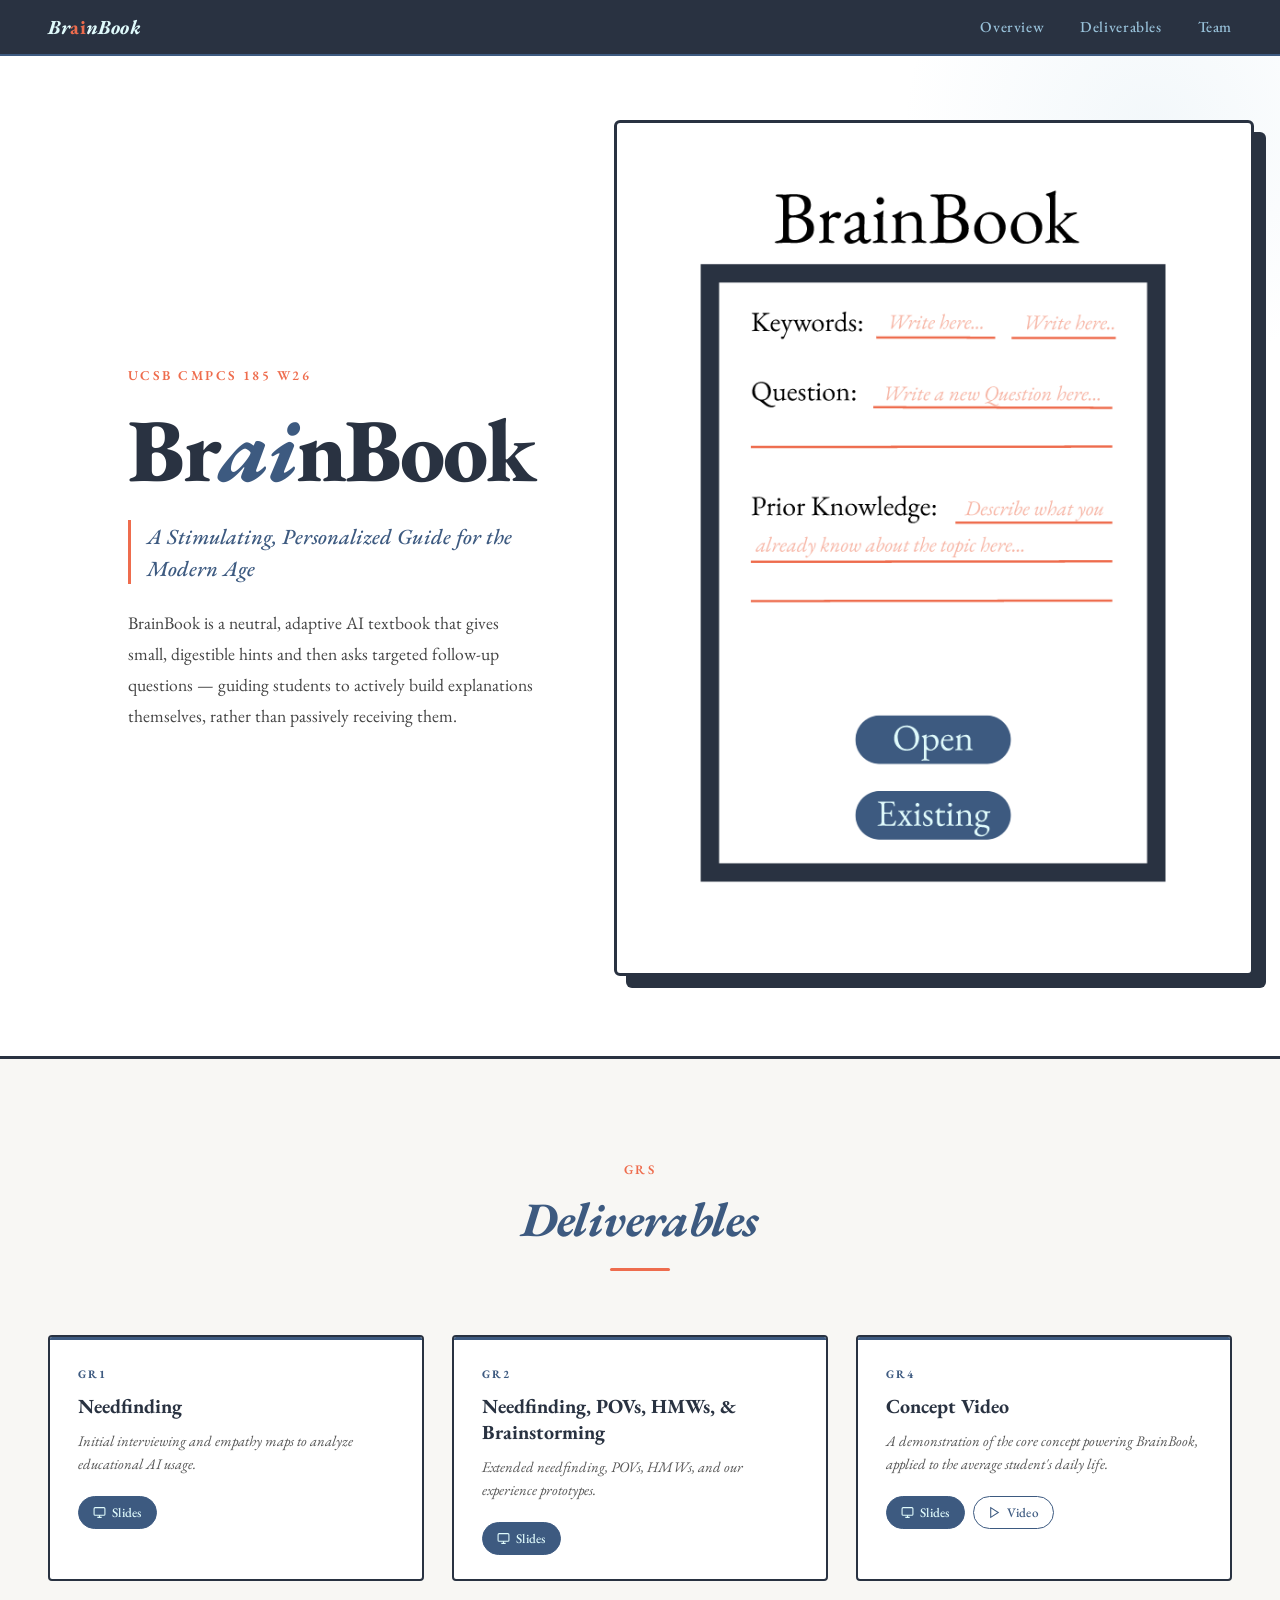
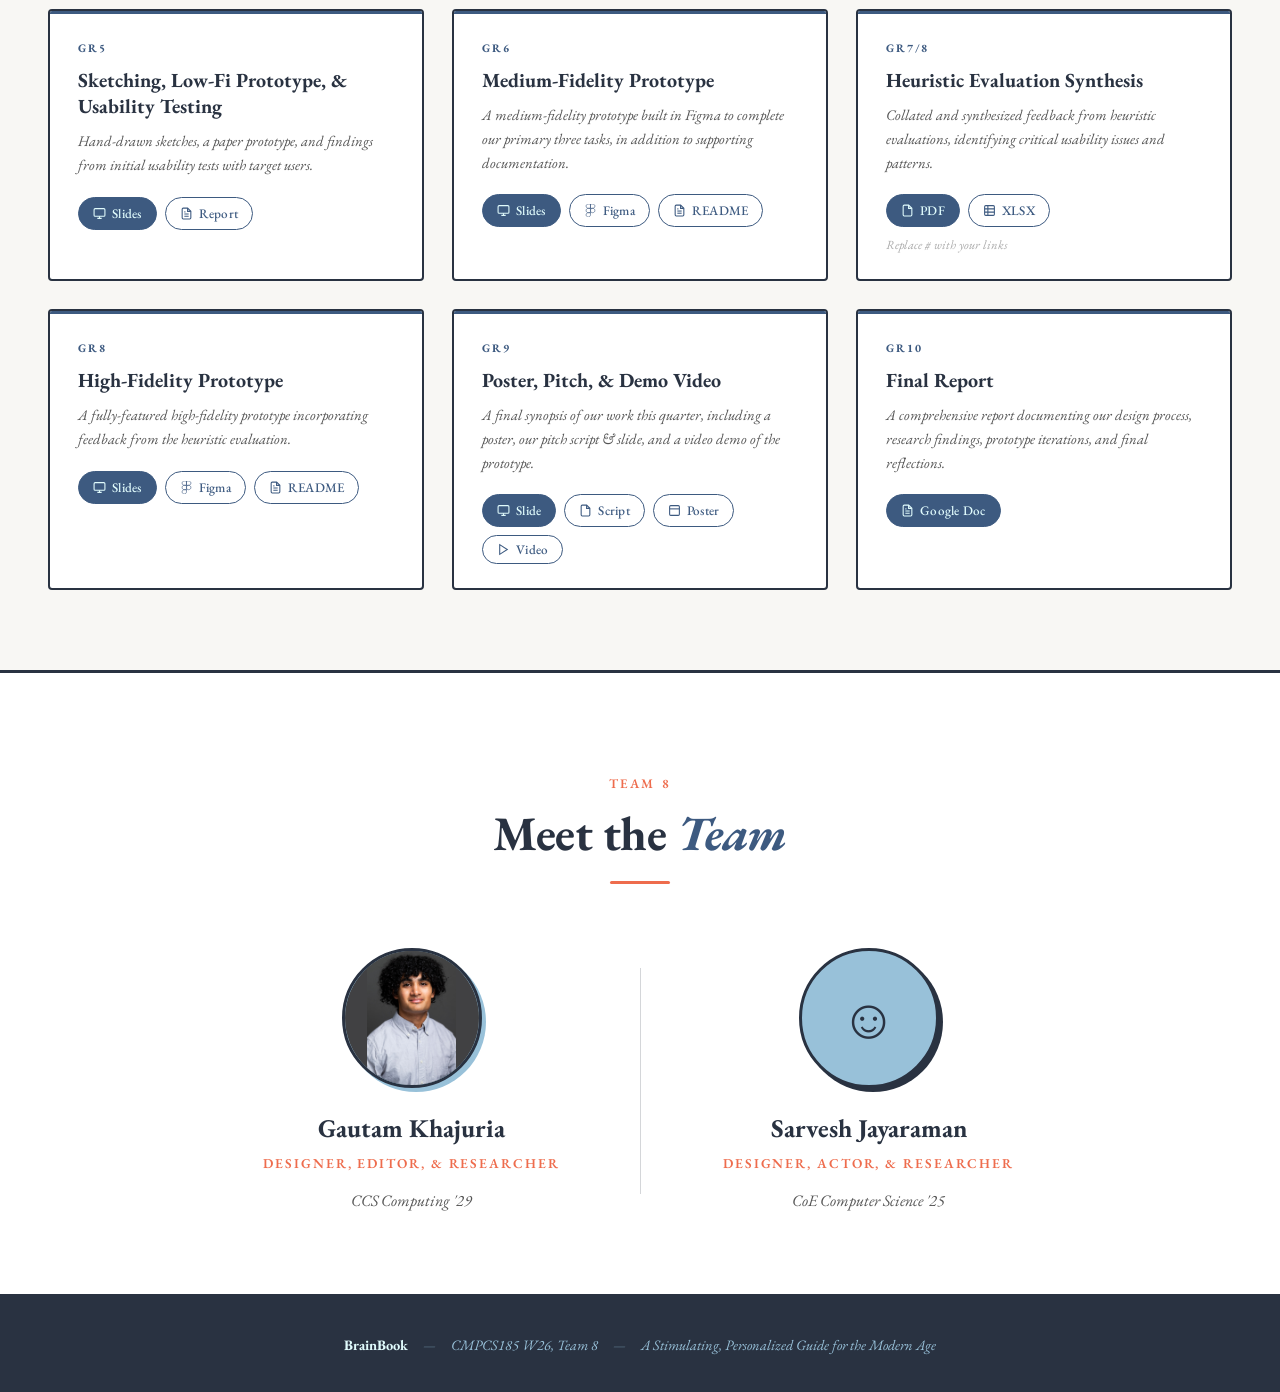
==== index.html @ 62fa92a1 "Add Video Modal" ====
<!doctype html>
<html lang="en">
	<head>
		<meta charset="UTF-8" />
		<meta name="viewport" content="width=device-width, initial-scale=1.0" />
		<title>BrainBook — Project Presentation</title>
		<link rel="preconnect" href="https://fonts.googleapis.com" />
		<link rel="preconnect" href="https://fonts.gstatic.com" crossorigin />
		<link
			href="https://fonts.googleapis.com/css2?family=EB+Garamond:ital,wght@0,400;0,500;0,600;0,700;0,800;1,400;1,500;1,600&display=swap"
			rel="stylesheet"
		/>
		<link rel="stylesheet" href="index.css" />
	</head>
	<body>
		<nav>
			<a class="nav-brand" href="#hero">Br<span>ai</span>nBook</a>
			<ul class="nav-links">
				<li><a href="#hero">Overview</a></li>
				<li><a href="#deliverables">Deliverables</a></li>
				<li><a href="#team">Team</a></li>
			</ul>
		</nav>

		<section class="hero" id="hero">
			<div class="hero-left">
				<p class="hero-eyebrow">UCSB CMPCS 185 W26</p>
				<h1 class="hero-title">Br<em>ai</em>nBook</h1>
				<p class="hero-value-prop">
					A Stimulating, Personalized Guide for the Modern Age
				</p>
				<p class="hero-desc">
					BrainBook is a neutral, adaptive AI textbook that gives
					small, digestible hints and then asks targeted follow-up
					questions — guiding students to actively build explanations
					themselves, rather than passively receiving them.
				</p>
			</div>

			<div class="hero-right">
				<img
					src="imgs/proto_init.png"
					alt="Prototype Closed Page"
					class="book-mockup"
				/>
			</div>
		</section>

		<section id="deliverables">
			<div class="section-header">
				<span class="section-eyebrow">GRs</span>
				<h2 class="section-title"><em>Deliverables</em></h2>
				<div class="section-rule"></div>
			</div>

			<div class="deliverables-grid">
				<div class="deliverable-card">
					<span class="card-tag">GR1</span>
					<div class="card-title">Needfinding</div>
					<div class="card-desc">
						Initial interviewing and empathy maps to analyze
						educational AI usage.
					</div>
					<div class="card-links">
						<a
							href="https://docs.google.com/presentation/d/1vt1rHFK5Nff88jonxOOLfSLG7XMSPbU42LZI8hYBCws/edit?usp=sharing"
							target="_blank"
							class="card-link primary"
						>
							<svg
								viewBox="0 0 24 24"
								fill="none"
								stroke="currentColor"
								stroke-width="2"
							>
								<rect
									x="2"
									y="3"
									width="20"
									height="14"
									rx="2"
								/>
								<path d="M8 21h8M12 17v4" />
							</svg>
							Slides
						</a>
					</div>
				</div>

				<div class="deliverable-card">
					<span class="card-tag">GR2</span>
					<div class="card-title">
						Needfinding, POVs, HMWs, & Brainstorming
					</div>
					<div class="card-desc">
						Extended needfinding, POVs, HMWs, and our experience
						prototypes.
					</div>
					<div class="card-links">
						<a
							href="https://docs.google.com/presentation/d/1rlqp00QFApVEeJBoOQGTbHnujidGlr1nEtCV-4U8VwQ/edit?usp=drive_link"
							target="_blank"
							class="card-link primary"
						>
							<svg
								viewBox="0 0 24 24"
								fill="none"
								stroke="currentColor"
								stroke-width="2"
							>
								<rect
									x="2"
									y="3"
									width="20"
									height="14"
									rx="2"
								/>
								<path d="M8 21h8M12 17v4" />
							</svg>
							Slides
						</a>
					</div>
				</div>

				<div class="deliverable-card">
					<span class="card-tag">GR4</span>
					<div class="card-title">Concept Video</div>
					<div class="card-desc">
						A demonstration of the core concept powering BrainBook,
						applied to the average student's daily life.
					</div>
					<div class="card-links">
						<a
							href="https://docs.google.com/presentation/d/1vYV2ygiAH0jnrkuPK1GD_rxAoUbq5s68Fkbb7atQOdA/edit?usp=drive_link"
							target="_blank"
							class="card-link primary"
						>
							<svg
								viewBox="0 0 24 24"
								fill="none"
								stroke="currentColor"
								stroke-width="2"
							>
								<rect
									x="2"
									y="3"
									width="20"
									height="14"
									rx="2"
								/>
								<path d="M8 21h8M12 17v4" />
							</svg>
							Slides
						</a>
						<button
							class="card-link video-btn"
							data-video-src=""
							data-youtube-url=""
							data-download-url=""
						>
							<svg
								viewBox="0 0 24 24"
								fill="none"
								stroke="currentColor"
								stroke-width="2"
							>
								<polygon points="5 3 19 12 5 21 5 3" />
							</svg>
							Video
						</button>
					</div>
				</div>

				<div class="deliverable-card">
					<span class="card-tag">GR5</span>
					<div class="card-title">
						Sketching, Low-Fi Prototype, & Usability Testing
					</div>
					<div class="card-desc">
						Hand-drawn sketches, a paper prototype, and findings
						from initial usability tests with target users.
					</div>
					<div class="card-links">
						<a
							href="https://docs.google.com/presentation/d/1vYV2ygiAH0jnrkuPK1GD_rxAoUbq5s68Fkbb7atQOdA/edit?usp=drive_link"
							target="_blank"
							class="card-link primary"
						>
							<svg
								viewBox="0 0 24 24"
								fill="none"
								stroke="currentColor"
								stroke-width="2"
							>
								<rect
									x="2"
									y="3"
									width="20"
									height="14"
									rx="2"
								/>
								<path d="M8 21h8M12 17v4" />
							</svg>
							Slides
						</a>
						<a
							href="https://docs.google.com/document/d/1EANbOdswQLDvnCkFd0JW4ntvfWDHU4CV-0z8UYt0TJ4/edit?usp=sharing"
							target="_blank"
							class="card-link"
						>
							<svg
								viewBox="0 0 24 24"
								fill="none"
								stroke="currentColor"
								stroke-width="2"
							>
								<path
									d="M14 2H6a2 2 0 0 0-2 2v16a2 2 0 0 0 2 2h12a2 2 0 0 0 2-2V8z"
								/>
								<polyline points="14 2 14 8 20 8" />
								<line x1="16" y1="13" x2="8" y2="13" />
								<line x1="16" y1="17" x2="8" y2="17" />
								<polyline points="10 9 9 9 8 9" />
							</svg>
							Report
						</a>
					</div>
				</div>

				<div class="deliverable-card">
					<span class="card-tag">GR6</span>
					<div class="card-title">Medium-Fidelity Prototype</div>
					<div class="card-desc">
						A medium-fidelity prototype built in Figma to complete
						our primary three tasks, in addition to supporting
						documentation.
					</div>
					<div class="card-links">
						<a
							href="https://docs.google.com/presentation/d/1f4pUbY70Lu5MPA6Mh2Y075ajI6ufiJIwmKtlAAivajg/edit?usp=sharing"
							target="_blank"
							class="card-link primary"
						>
							<svg
								viewBox="0 0 24 24"
								fill="none"
								stroke="currentColor"
								stroke-width="2"
							>
								<rect
									x="2"
									y="3"
									width="20"
									height="14"
									rx="2"
								/>
								<path d="M8 21h8M12 17v4" />
							</svg>
							Slides
						</a>
						<a
							href="https://www.figma.com/proto/JavWBwGeeY34IfzqidRcsY/Medium-Fi-Prototype?node-id=1-81&t=kxWSdi94ZEkdd3ME-1"
							target="_blank"
							class="card-link"
						>
							<svg
								xmlns="http://www.w3.org/2000/svg"
								shape-rendering="geometricPrecision"
								text-rendering="geometricPrecision"
								image-rendering="optimizeQuality"
								clip-rule="evenodd"
								viewBox="0 0 346 512.36"
								stroke="currentColor"
								stroke-width="25"
								fill="none"
							>
								<g>
									<path
										d="M172.53 246.9c0-42.04 34.09-76.11 76.12-76.11h11.01c.3.01.63-.01.94-.01 47.16 0 85.4 38.25 85.4 85.4 0 47.15-38.24 85.39-85.4 85.39-.31 0-.64-.01-.95-.01l-11 .01c-42.03 0-76.12-34.09-76.12-76.12V246.9z"
									/>
									<path
										d="M0 426.98c0-47.16 38.24-85.41 85.4-85.41l87.13.01v84.52c0 47.65-39.06 86.26-86.71 86.26C38.67 512.36 0 474.13 0 426.98z"
									/>
									<path
										d="M172.53.01v170.78h87.13c.3-.01.63.01.94.01 47.16 0 85.4-38.25 85.4-85.4C346 38.24 307.76 0 260.6 0c-.31 0-.64.01-.95.01h-87.12z"
									/>
									<path
										d="M0 85.39c0 47.16 38.24 85.4 85.4 85.4h87.13V.01H85.39C38.24.01 0 38.24 0 85.39z"
									/>
									<path
										d="M0 256.18c0 47.16 38.24 85.4 85.4 85.4h87.13V170.8H85.39C38.24 170.8 0 209.03 0 256.18z"
									/>
								</g>
							</svg>
							Figma
						</a>
						<a
							href="https://docs.google.com/document/d/1X7BA6egcjo9RXZY64hqWc4Vyiu7wHIUCaZP-y7tkrKc/edit?usp=sharing"
							target="_blank"
							class="card-link"
						>
							<svg
								viewBox="0 0 24 24"
								fill="none"
								stroke="currentColor"
								stroke-width="2"
							>
								<path
									d="M14 2H6a2 2 0 0 0-2 2v16a2 2 0 0 0 2 2h12a2 2 0 0 0 2-2V8z"
								/>
								<polyline points="14 2 14 8 20 8" />
								<line x1="16" y1="13" x2="8" y2="13" />
								<line x1="16" y1="17" x2="8" y2="17" />
								<polyline points="10 9 9 9 8 9" />
							</svg>
							README
						</a>
					</div>
				</div>

				<div class="deliverable-card">
					<span class="card-tag">GR7/8</span>
					<div class="card-title">Heuristic Evaluation Synthesis</div>
					<div class="card-desc">
						Collated and synthesized feedback from heuristic
						evaluations, identifying critical usability issues and
						patterns.
					</div>
					<div class="card-links">
						<a href="#" class="card-link primary">
							<svg
								viewBox="0 0 24 24"
								fill="none"
								stroke="currentColor"
								stroke-width="2"
							>
								<path
									d="M14 2H6a2 2 0 0 0-2 2v16a2 2 0 0 0 2 2h12a2 2 0 0 0 2-2V8z"
								/>
								<polyline points="14 2 14 8 20 8" />
							</svg>
							PDF
						</a>
						<a href="#" class="card-link">
							<svg
								viewBox="0 0 24 24"
								fill="none"
								stroke="currentColor"
								stroke-width="2"
							>
								<rect
									x="3"
									y="3"
									width="18"
									height="18"
									rx="2"
								/>
								<path d="M3 9h18M3 15h18M9 3v18" />
							</svg>
							XLSX
						</a>
					</div>
					<div class="card-placeholder-note">
						Replace # with your links
					</div>
				</div>

				<div class="deliverable-card">
					<span class="card-tag">GR8</span>
					<div class="card-title">High-Fidelity Prototype</div>
					<div class="card-desc">
						A fully-featured high-fidelity prototype incorporating
						feedback from the heuristic evaluation.
					</div>
					<div class="card-links">
						<a
							href="https://docs.google.com/presentation/d/1yxI3OGtVqo-Tgb0M3pqrObJKIgj_G-ka05MaIgCwv6Y/edit?usp=sharing"
							target="_blank"
							class="card-link primary"
						>
							<svg
								viewBox="0 0 24 24"
								fill="none"
								stroke="currentColor"
								stroke-width="2"
							>
								<rect
									x="2"
									y="3"
									width="20"
									height="14"
									rx="2"
								/>
								<path d="M8 21h8M12 17v4" />
							</svg>
							Slides
						</a>
						<a
							href="https://www.figma.com/proto/JavWBwGeeY34IfzqidRcsY/Medium-Fi-Prototype?node-id=1-81&t=kxWSdi94ZEkdd3ME-1"
							target="_blank"
							class="card-link"
						>
							<svg
								xmlns="http://www.w3.org/2000/svg"
								shape-rendering="geometricPrecision"
								text-rendering="geometricPrecision"
								image-rendering="optimizeQuality"
								clip-rule="evenodd"
								viewBox="0 0 346 512.36"
								stroke="currentColor"
								stroke-width="25"
								fill="none"
							>
								<g>
									<path
										d="M172.53 246.9c0-42.04 34.09-76.11 76.12-76.11h11.01c.3.01.63-.01.94-.01 47.16 0 85.4 38.25 85.4 85.4 0 47.15-38.24 85.39-85.4 85.39-.31 0-.64-.01-.95-.01l-11 .01c-42.03 0-76.12-34.09-76.12-76.12V246.9z"
									/>
									<path
										d="M0 426.98c0-47.16 38.24-85.41 85.4-85.41l87.13.01v84.52c0 47.65-39.06 86.26-86.71 86.26C38.67 512.36 0 474.13 0 426.98z"
									/>
									<path
										d="M172.53.01v170.78h87.13c.3-.01.63.01.94.01 47.16 0 85.4-38.25 85.4-85.4C346 38.24 307.76 0 260.6 0c-.31 0-.64.01-.95.01h-87.12z"
									/>
									<path
										d="M0 85.39c0 47.16 38.24 85.4 85.4 85.4h87.13V.01H85.39C38.24.01 0 38.24 0 85.39z"
									/>
									<path
										d="M0 256.18c0 47.16 38.24 85.4 85.4 85.4h87.13V170.8H85.39C38.24 170.8 0 209.03 0 256.18z"
									/>
								</g>
							</svg>
							Figma
						</a>
						<a
							href="https://docs.google.com/document/d/1X7BA6egcjo9RXZY64hqWc4Vyiu7wHIUCaZP-y7tkrKc/edit?usp=sharing"
							target="_blank"
							class="card-link"
						>
							<svg
								viewBox="0 0 24 24"
								fill="none"
								stroke="currentColor"
								stroke-width="2"
							>
								<path
									d="M14 2H6a2 2 0 0 0-2 2v16a2 2 0 0 0 2 2h12a2 2 0 0 0 2-2V8z"
								/>
								<polyline points="14 2 14 8 20 8" />
								<line x1="16" y1="13" x2="8" y2="13" />
								<line x1="16" y1="17" x2="8" y2="17" />
								<polyline points="10 9 9 9 8 9" />
							</svg>
							README
						</a>
					</div>
				</div>

				<div class="deliverable-card">
					<span class="card-tag">GR9</span>
					<div class="card-title">Poster, Pitch, & Demo Video</div>
					<div class="card-desc">
						A final synopsis of our work this quarter, including a
						poster, our pitch script & slide, and a video demo of
						the prototype.
					</div>
					<div class="card-links">
						<a
							href="https://docs.google.com/presentation/d/1n_UkrqfKR88x0CZzB4Owq9AZAl8qM6-hvjkTeloz03Q/edit?usp=sharing"
							target="_blank"
							class="card-link primary"
						>
							<svg
								viewBox="0 0 24 24"
								fill="none"
								stroke="currentColor"
								stroke-width="2"
							>
								<rect
									x="2"
									y="3"
									width="20"
									height="14"
									rx="2"
								/>
								<path d="M8 21h8M12 17v4" />
							</svg>
							Slide
						</a>
						<a
							href="https://docs.google.com/document/d/1ZN8lraYszN4e_xj4GqpuVEsqdWmiPgJsPw83RIeMEjQ/edit?usp=sharing"
							target="_blank"
							class="card-link"
						>
							<svg
								viewBox="0 0 24 24"
								fill="none"
								stroke="currentColor"
								stroke-width="2"
							>
								<path
									d="M14 2H6a2 2 0 0 0-2 2v16a2 2 0 0 0 2 2h12a2 2 0 0 0 2-2V8z"
								/>
								<polyline points="14 2 14 8 20 8" />
							</svg>
							Script
						</a>
						<a
							href="https://docs.google.com/presentation/d/1RHw326XHG412jbD24AiclfjEuAM_2Gkjcov9XYZEdLU/edit?usp=sharing"
							target="_blank"
							class="card-link"
						>
							<svg
								viewBox="0 0 24 24"
								fill="none"
								stroke="currentColor"
								stroke-width="2"
							>
								<rect
									x="3"
									y="3"
									width="18"
									height="18"
									rx="2"
								/>
								<path d="M3 9h18" />
							</svg>
							Poster
						</a>
						<button
							class="card-link video-btn"
							data-video-src=""
							data-youtube-url=""
							data-download-url=""
						>
							<svg
								viewBox="0 0 24 24"
								fill="none"
								stroke="currentColor"
								stroke-width="2"
							>
								<polygon points="5 3 19 12 5 21 5 3" />
							</svg>
							Video
						</button>
					</div>
				</div>

				<div class="deliverable-card">
					<span class="card-tag">GR10</span>
					<div class="card-title">Final Report</div>
					<div class="card-desc">
						A comprehensive report documenting our design process,
						research findings, prototype iterations, and final
						reflections.
					</div>
					<div class="card-links">
						<a href="#" class="card-link primary">
							<svg
								viewBox="0 0 24 24"
								fill="none"
								stroke="currentColor"
								stroke-width="2"
							>
								<path
									d="M14 2H6a2 2 0 0 0-2 2v16a2 2 0 0 0 2 2h12a2 2 0 0 0 2-2V8z"
								/>
								<polyline points="14 2 14 8 20 8" />
								<line x1="16" y1="13" x2="8" y2="13" />
								<line x1="16" y1="17" x2="8" y2="17" />
								<polyline points="10 9 9 9 8 9" />
							</svg>
							Google Doc
						</a>
					</div>
				</div>
			</div>
		</section>

		<section id="team">
			<div class="section-header">
				<span class="section-eyebrow">Team 8</span>
				<h2 class="section-title">Meet the <em>Team</em></h2>
				<div class="section-rule"></div>
			</div>

			<div class="team-grid">
				<div class="team-card" id="member1">
					<div class="team-photo">
						<img src="imgs/team/Gautam.jpeg" alt="Gautam Khajuria Photo" class="gautam-photo" />
					</div>
					<div class="team-name">Gautam Khajuria</div>
					<div class="team-role">
						Designer, Editor, &amp; Researcher
					</div>
					<p class="team-bio">CCS Computing '29</p>
				</div>

				<div class="team-divider"></div>

				<div class="team-card" id="member2">
					<div class="team-photo">&#9786;</div>
					<div class="team-name">Sarvesh Jayaraman</div>
					<div class="team-role">
						Designer, Actor, &amp; Researcher
					</div>
					<p class="team-bio">CoE Computer Science '25</p>
				</div>
			</div>
		</section>

		<footer>
			<strong>BrainBook</strong>
			<span class="footer-divider">—</span>
			CMPCS185 W26, Team 8
			<span class="footer-divider">—</span>
			A Stimulating, Personalized Guide for the Modern Age
		</footer>

		<!-- Video Modal -->
		<div
			class="video-modal-overlay"
			id="videoModal"
			role="dialog"
			aria-modal="true"
			aria-label="Video Player"
			hidden
		>
			<div class="video-modal">
				<div class="video-modal-player">
					<iframe
						id="videoModalIframe"
						src=""
						frameborder="0"
						allowfullscreen
						allow="accelerometer; autoplay; clipboard-write; encrypted-media; gyroscope; picture-in-picture"
					></iframe>
				</div>
				<div class="video-modal-footer">
					<a
						id="videoModalYoutube"
						href="#"
						target="_blank"
						rel="noopener noreferrer"
						class="card-link"
					>
						<svg
							viewBox="0 0 24 24"
							fill="none"
							stroke="currentColor"
							stroke-width="2"
						>
							<rect x="2" y="6" width="20" height="14" rx="3" />
							<polygon
								points="10 9 16 13 10 17 10 9"
								fill="currentColor"
								stroke="none"
							/>
						</svg>
						YouTube
					</a>
					<a
						id="videoModalDownload"
						href="#"
						download
						class="card-link"
					>
						<svg
							viewBox="0 0 24 24"
							fill="none"
							stroke="currentColor"
							stroke-width="2"
						>
							<path d="M21 15v4a2 2 0 0 1-2 2H5a2 2 0 0 1-2-2v-4" />
							<polyline points="7 10 12 15 17 10" />
							<line x1="12" y1="15" x2="12" y2="3" />
						</svg>
						Download
					</a>
					<button id="videoModalClose" class="card-link primary">
						<svg
							viewBox="0 0 24 24"
							fill="none"
							stroke="currentColor"
							stroke-width="2"
						>
							<line x1="18" y1="6" x2="6" y2="18" />
							<line x1="6" y1="6" x2="18" y2="18" />
						</svg>
						Close
					</button>
				</div>
			</div>
		</div>

		<script>
			const cards = document.querySelectorAll(".team-card");
			const observer = new IntersectionObserver(
				(entries) => {
					entries.forEach((e) => {
						if (e.isIntersecting) {
							e.target.classList.add("visible");
							observer.unobserve(e.target);
						}
					});
				},
				{ threshold: 0.2 }
			);
			cards.forEach((c) => observer.observe(c));

			const delivCards = document.querySelectorAll(".deliverable-card");
			const dObserver = new IntersectionObserver(
				(entries) => {
					entries.forEach((e, i) => {
						if (e.isIntersecting) {
							setTimeout(
								() => {
									e.target.style.opacity = "1";
									e.target.style.transform = "translateY(0)";
								},
								(Array.from(delivCards).indexOf(e.target) % 3) *
									80
							);
							dObserver.unobserve(e.target);
						}
					});
				},
				{ threshold: 0.1 }
			);

			delivCards.forEach((c) => {
				c.style.opacity = "0";
				c.style.transform = "translateY(16px)";
				c.style.transition =
					"opacity 0.5s ease, transform 0.5s ease, box-shadow 0.2s, transform 0.2s";
				dObserver.observe(c);
			});

			// Video Modal
			const videoModal = document.getElementById("videoModal");
			const videoModalIframe = document.getElementById("videoModalIframe");
			const videoModalYoutube = document.getElementById("videoModalYoutube");
			const videoModalDownload = document.getElementById("videoModalDownload");
			const videoModalClose = document.getElementById("videoModalClose");

			document.querySelectorAll(".video-btn").forEach((btn) => {
				btn.addEventListener("click", () => {
					videoModalIframe.src = btn.dataset.videoSrc || "";
					videoModalYoutube.href = btn.dataset.youtubeUrl || "#";
					videoModalDownload.href = btn.dataset.downloadUrl || "#";
					videoModal.removeAttribute("hidden");
				});
			});

			function closeVideoModal() {
				videoModal.setAttribute("hidden", "");
				videoModalIframe.src = "";
			}

			videoModalClose.addEventListener("click", closeVideoModal);

			videoModal.addEventListener("click", (e) => {
				if (e.target === videoModal) closeVideoModal();
			});

			document.addEventListener("keydown", (e) => {
				if (e.key === "Escape" && !videoModal.hasAttribute("hidden")) {
					closeVideoModal();
				}
			});
		</script>
	</body>
</html>
---- index.css ----
*,
*::before,
*::after {
	box-sizing: border-box;
	margin: 0;
	padding: 0;
}

:root {
	--navy: #293241;
	--dark-blue: #3d5a80;
	--sky: #98c1d9;
	--light-blue: #e0fbfc;
	--orange: #ee6c4d;
	--white: #ffffff;
	--off-white: #f8f7f4;
	--text: #1a1a1a;
	--border-radius: 4px;
}

html {
	scroll-behavior: smooth;
}

body {
	font-family: "EB Garamond", Georgia, serif;
	background-color: var(--off-white);
	color: var(--text);
	line-height: 1.6;
	overflow-x: hidden;
}

nav {
	position: fixed;
	top: 0;
	left: 0;
	right: 0;
	z-index: 100;
	background: var(--navy);
	border-bottom: 2px solid var(--dark-blue);
	display: flex;
	align-items: center;
	justify-content: space-between;
	padding: 0 48px;
	height: 56px;
}

.nav-brand {
	font-size: 1.25rem;
	font-weight: 700;
	color: var(--light-blue);
	letter-spacing: 0.01em;
	text-decoration: none;
	font-style: italic;
}

.nav-brand span {
	color: var(--orange);
	font-style: normal;
}

.nav-links {
	display: flex;
	gap: 36px;
	list-style: none;
}

.nav-links a {
	color: var(--sky);
	text-decoration: none;
	font-size: 0.95rem;
	letter-spacing: 0.04em;
	transition: color 0.2s;
	font-weight: 500;
}

.nav-links a:hover {
	color: var(--light-blue);
}

section {
	padding: 100px 48px 80px;
}

.hero {
	min-height: 100vh;
	background: var(--white);
	display: grid;
	grid-template-columns: 1fr 1fr;
	align-items: center;
	gap: 80px;
	padding-top: 120px;
	border-bottom: 3px solid var(--navy);
	position: relative;
	overflow: hidden;
}

.hero::before {
	content: "";
	position: absolute;
	top: -120px;
	right: -120px;
	width: 500px;
	height: 500px;
	border-radius: 50%;
	background: radial-gradient(
		circle,
		rgba(152, 193, 217, 0.12) 0%,
		transparent 70%
	);
	pointer-events: none;
}

.hero-left {
	padding-left: 80px;
	opacity: 0;
	transform: translateY(24px);
	animation: fadeUp 0.8s ease forwards 0.2s;
}

.hero-eyebrow {
	font-size: 0.85rem;
	letter-spacing: 0.18em;
	text-transform: uppercase;
	color: var(--orange);
	font-weight: 600;
	margin-bottom: 20px;
	font-style: normal;
}

.hero-title {
	font-size: clamp(4rem, 7vw, 6.5rem);
	font-weight: 800;
	line-height: 0.95;
	color: var(--navy);
	margin-bottom: 28px;
	letter-spacing: -0.02em;
}

.hero-title em {
	font-style: italic;
	color: var(--dark-blue);
}

.hero-value-prop {
	font-size: 1.35rem;
	font-style: italic;
	color: var(--dark-blue);
	margin-bottom: 24px;
	font-weight: 500;
	border-left: 3px solid var(--orange);
	padding-left: 16px;
	line-height: 1.5;
}

.hero-desc {
	font-size: 1.1rem;
	color: #444;
	line-height: 1.75;
	max-width: 460px;
}

.hero-right {
	display: flex;
	justify-content: center;
	align-items: center;
	opacity: 0;
	transform: translateY(24px);
	animation: fadeUp 0.8s ease forwards 0.45s;
	padding-right: 80px;
}

.book-mockup {
	width: 640px;
	background: var(--white);
	border: 3px solid var(--navy);
	border-radius: 6px;
	padding: 36px 28px 32px;
	box-shadow: 12px 12px 0 var(--navy);
	position: relative;
}

.book-mockup-title {
	font-size: 1.9rem;
	font-weight: 800;
	color: var(--navy);
	text-align: center;
	margin-bottom: 28px;
	letter-spacing: -0.01em;
}

.book-field {
	margin-bottom: 18px;
}

.book-field-label {
	font-size: 0.78rem;
	font-weight: 600;
	color: var(--navy);
	letter-spacing: 0.08em;
	text-transform: uppercase;
	margin-bottom: 4px;
}

.book-field-line {
	height: 1px;
	background: var(--orange);
	margin-top: 6px;
	opacity: 0.6;
}

.book-field-text {
	font-size: 0.82rem;
	font-style: italic;
	color: var(--orange);
	opacity: 0.75;
}

.book-btn-wrap {
	display: flex;
	flex-direction: column;
	gap: 10px;
	margin-top: 28px;
	align-items: center;
}

.book-btn {
	background: var(--dark-blue);
	color: var(--light-blue);
	border: none;
	border-radius: 20px;
	padding: 8px 36px;
	font-family: "EB Garamond", serif;
	font-size: 0.95rem;
	cursor: default;
	width: 120px;
	text-align: center;
}

@keyframes fadeUp {
	to {
		opacity: 1;
		transform: translateY(0);
	}
}

.section-header {
	text-align: center;
	margin-bottom: 64px;
}

.section-eyebrow {
	font-size: 0.82rem;
	letter-spacing: 0.2em;
	text-transform: uppercase;
	color: var(--orange);
	font-weight: 600;
	margin-bottom: 12px;
	display: block;
}

.section-title {
	font-size: clamp(2.2rem, 4vw, 3rem);
	font-weight: 700;
	color: var(--navy);
	letter-spacing: -0.01em;
	line-height: 1.15;
}

.section-title em {
	font-style: italic;
	color: var(--dark-blue);
}

.section-rule {
	width: 60px;
	height: 3px;
	background: var(--orange);
	margin: 20px auto 0;
	border-radius: 2px;
}

#deliverables {
	background: var(--off-white);
	border-bottom: 3px solid var(--navy);
}

.deliverables-grid {
	display: grid;
	grid-template-columns: repeat(auto-fill, minmax(320px, 1fr));
	gap: 28px;
	max-width: 1200px;
	margin: 0 auto;
}

.deliverable-card {
	background: var(--white);
	border: 2px solid var(--navy);
	border-radius: var(--border-radius);
	padding: 28px 28px 24px;
	transition:
		transform 0.2s,
		box-shadow 0.2s;
	position: relative;
	overflow: hidden;
}

.deliverable-card::before {
	content: "";
	position: absolute;
	top: 0;
	left: 0;
	right: 0;
	height: 3px;
	background: var(--dark-blue);
}

.deliverable-card:hover {
	transform: translateY(-4px);
	box-shadow: 6px 6px 0 var(--navy);
}

.card-tag {
	font-size: 0.72rem;
	letter-spacing: 0.16em;
	text-transform: uppercase;
	font-weight: 700;
	color: var(--dark-blue);
	margin-bottom: 10px;
	display: block;
}

.card-title {
	font-size: 1.25rem;
	font-weight: 700;
	color: var(--navy);
	margin-bottom: 10px;
	line-height: 1.3;
}

.card-desc {
	font-size: 0.92rem;
	color: #555;
	font-style: italic;
	line-height: 1.6;
	margin-bottom: 20px;
}

.card-links {
	display: flex;
	flex-wrap: wrap;
	gap: 8px;
}

.card-link {
	display: inline-flex;
	align-items: center;
	gap: 6px;
	padding: 5px 14px;
	border: 1.5px solid var(--dark-blue);
	border-radius: 20px;
	font-size: 0.82rem;
	color: var(--dark-blue);
	text-decoration: none;
	font-family: "EB Garamond", serif;
	transition:
		background 0.18s,
		color 0.18s;
	font-weight: 500;
	letter-spacing: 0.02em;
}

.card-link:hover {
	background: var(--dark-blue);
	color: var(--light-blue);
}

.card-link.primary {
	background: var(--dark-blue);
	color: var(--light-blue);
	border-color: var(--dark-blue);
}

.card-link.primary:hover {
	background: var(--navy);
	border-color: var(--navy);
}

.card-link svg {
	width: 13px;
	height: 13px;
	flex-shrink: 0;
}

.card-placeholder-note {
	font-size: 0.78rem;
	color: #aaa;
	font-style: italic;
	margin-top: 8px;
}

/* ── Video Modal ─────────────────────────────────────── */
button.card-link {
	cursor: pointer;
	background: transparent;
}

.video-modal-overlay {
	position: fixed;
	inset: 0;
	z-index: 200;
	background: rgba(41, 50, 65, 0.82);
	display: flex;
	align-items: center;
	justify-content: center;
	padding: 24px;
}

.video-modal-overlay[hidden] {
	display: none;
}

.video-modal {
	background: var(--white);
	border: 2px solid var(--navy);
	border-radius: var(--border-radius);
	box-shadow: 8px 8px 0 var(--navy);
	width: 100%;
	max-width: 840px;
	padding: 28px;
	display: flex;
	flex-direction: column;
	gap: 20px;
	opacity: 0;
	transform: translateY(24px);
}

.video-modal-overlay:not([hidden]) .video-modal {
	animation: fadeUp 0.4s ease forwards;
}

.video-modal-player {
	width: 100%;
	aspect-ratio: 16 / 9;
	background: var(--navy);
	border-radius: var(--border-radius);
	overflow: hidden;
}

.video-modal-player iframe {
	width: 100%;
	height: 100%;
	display: block;
	border: none;
}

.video-modal-footer {
	display: flex;
	flex-wrap: wrap;
	gap: 8px;
	justify-content: center;
}

#team {
	background: var(--white);
	border-bottom: 3px solid var(--navy);
}

.team-grid {
	display: flex;
	gap: 48px;
	justify-content: center;
	flex-wrap: wrap;
	max-width: 900px;
	margin: 0 auto;
}

.team-card {
	display: flex;
	flex-direction: column;
	align-items: center;
	text-align: center;
	flex: 1;
	min-width: 280px;
	max-width: 360px;
	opacity: 0;
	transform: translateY(20px);
}

.team-card.visible {
	animation: fadeUp 0.7s ease forwards;
}

.team-card:nth-child(2).visible {
	animation-delay: 0.15s;
}

.team-photo {
	width: 140px;
	height: 140px;
	border-radius: 50%;
	background: var(--sky);
	border: 3px solid var(--navy);
	margin-bottom: 20px;
	overflow: hidden;
	display: flex;
	align-items: center;
	justify-content: center;
	font-size: 3.5rem;
	color: var(--navy);
	box-shadow: 4px 4px 0 var(--navy);
	flex-shrink: 0;
}

.team-photo:has(.gautam-photo) {
	box-shadow: 4px 4px 0 var(--sky);
}

.gautam-photo {
	background: #414143;
}

.team-photo img {
	width: 100%;
	height: 100%;
	object-fit:scale-down;
}

.team-name {
	font-size: 1.6rem;
	font-weight: 700;
	color: var(--navy);
	margin-bottom: 4px;
}

.team-role {
	font-size: 0.85rem;
	letter-spacing: 0.14em;
	text-transform: uppercase;
	color: var(--orange);
	font-weight: 600;
	margin-bottom: 12px;
}

.team-bio {
	font-size: 1rem;
	color: #555;
	line-height: 1.7;
	font-style: italic;
}

.team-divider {
	width: 1px;
	background: var(--navy);
	opacity: 0.2;
	align-self: stretch;
	margin: 20px 0;
}

footer {
	background: var(--navy);
	color: var(--sky);
	text-align: center;
	padding: 36px 48px;
	font-size: 0.9rem;
	font-style: italic;
}

footer strong {
	color: var(--light-blue);
	font-style: normal;
}

footer .footer-divider {
	display: inline-block;
	margin: 0 12px;
	opacity: 0.4;
}

@media (max-width: 860px) {
	nav {
		padding: 0 24px;
	}
	.nav-links {
		gap: 20px;
	}
	section {
		padding: 80px 24px 60px;
	}
	.hero {
		grid-template-columns: 1fr;
		text-align: center;
		gap: 48px;
		padding-top: 100px;
	}
	.hero-left {
		padding-left: 0;
	}
	.hero-right {
		padding-right: 0;
	}
	.hero-value-prop {
		text-align: left;
	}
	.book-mockup {
		width: 220px;
	}
	.team-divider {
		display: none;
	}
}
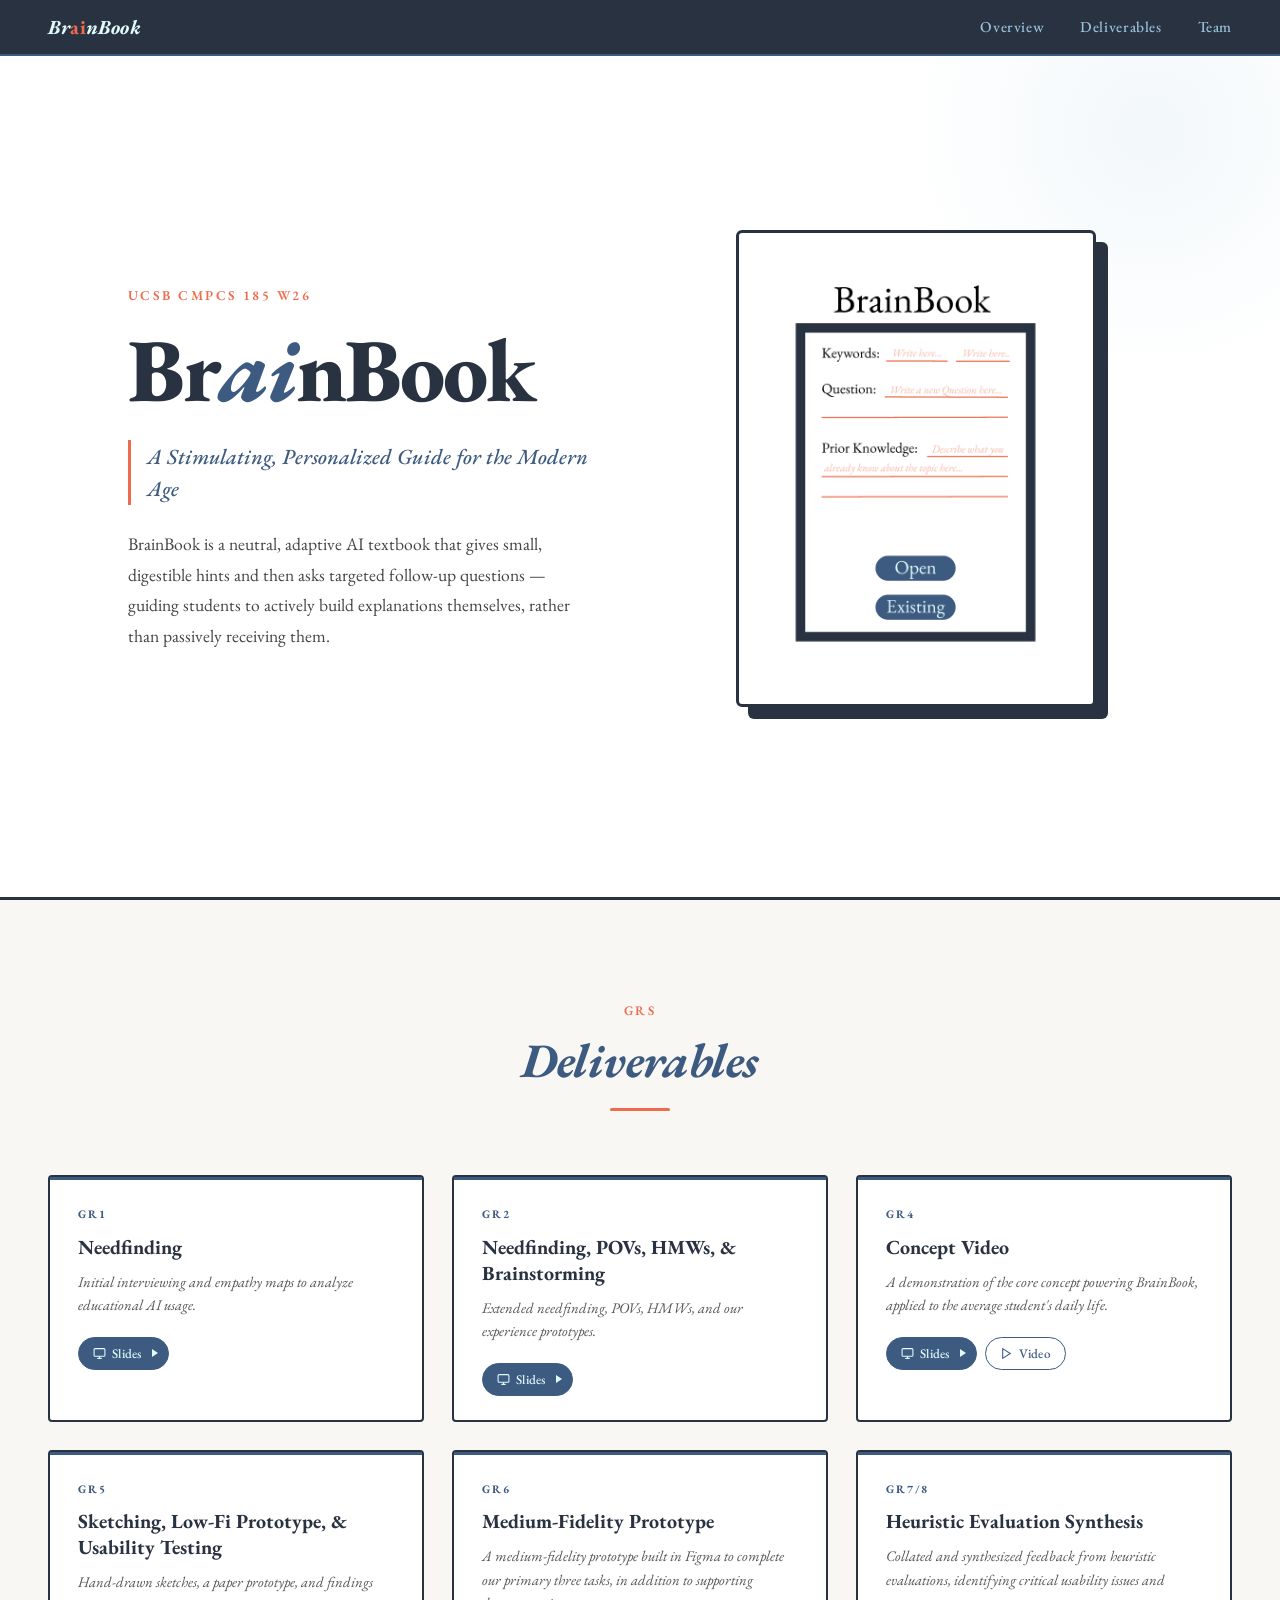
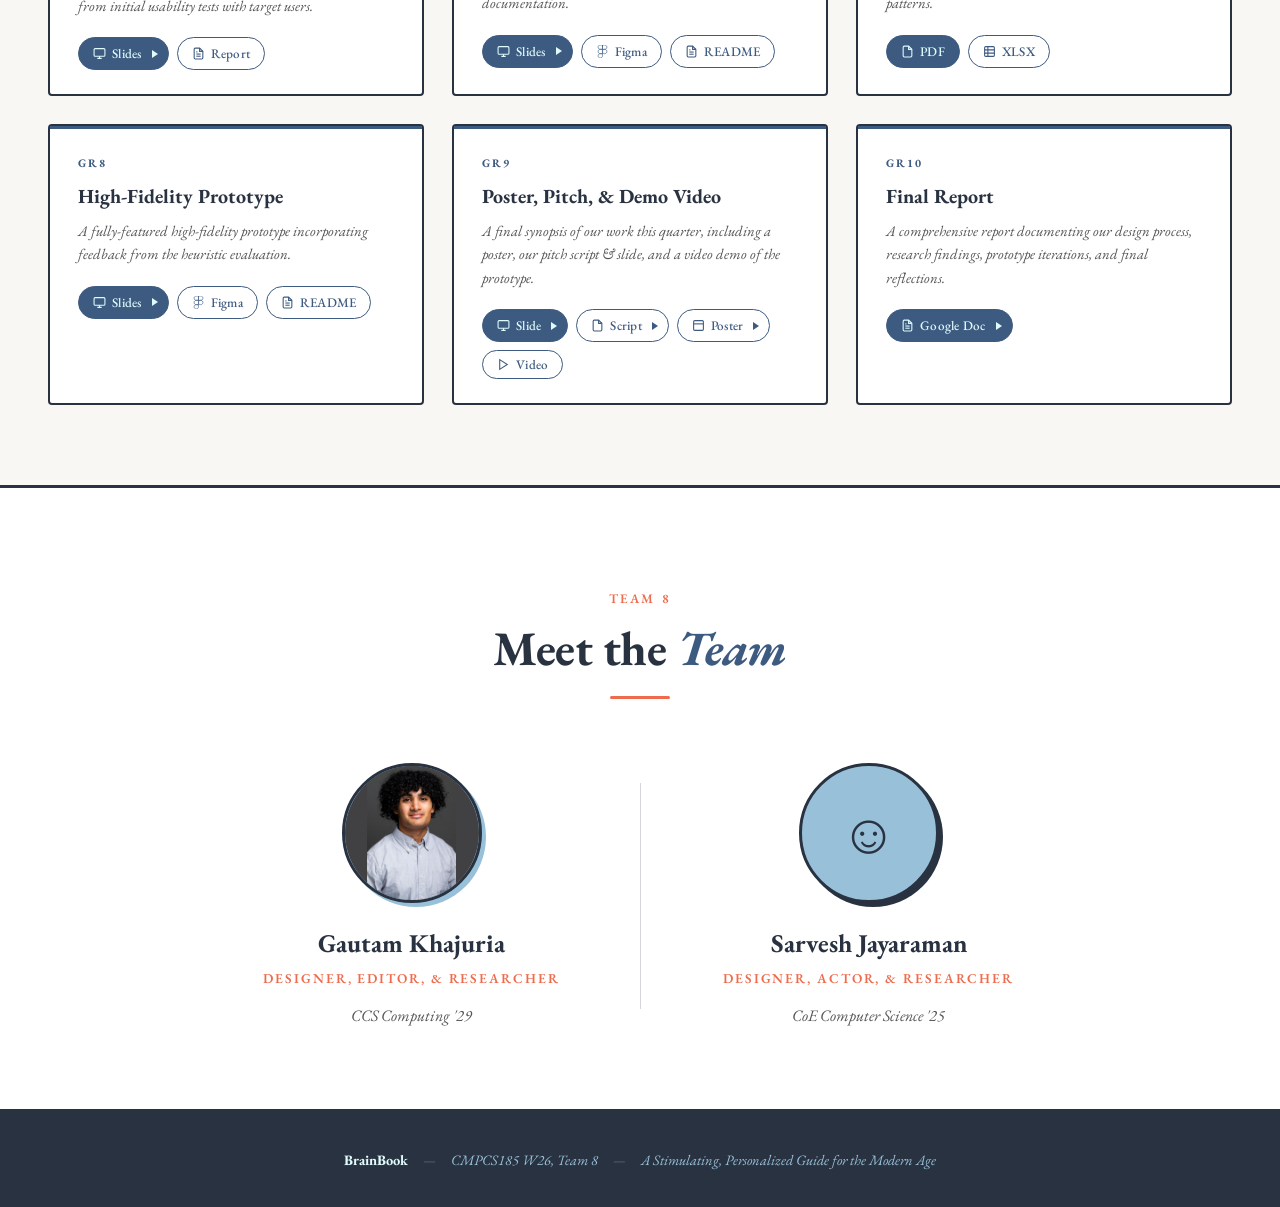
==== commit 81349525: "add deliverables, yt videos, etc/" ====
--- a/index.html
+++ b/index.html
@@ -65,7 +65,8 @@
 						<a
 							href="https://docs.google.com/presentation/d/1vt1rHFK5Nff88jonxOOLfSLG7XMSPbU42LZI8hYBCws/edit?usp=sharing"
 							target="_blank"
-							class="card-link primary"
+							data-pdf="delivs/1/slides.pdf"
+							class="card-link primary dropdown"
 						>
 							<svg
 								viewBox="0 0 24 24"
@@ -100,7 +101,8 @@
 						<a
 							href="https://docs.google.com/presentation/d/1rlqp00QFApVEeJBoOQGTbHnujidGlr1nEtCV-4U8VwQ/edit?usp=drive_link"
 							target="_blank"
-							class="card-link primary"
+							data-pdf="delivs/2/slides.pdf"
+							class="card-link primary dropdown"
 						>
 							<svg
 								viewBox="0 0 24 24"
@@ -133,7 +135,8 @@
 						<a
 							href="https://docs.google.com/presentation/d/1vYV2ygiAH0jnrkuPK1GD_rxAoUbq5s68Fkbb7atQOdA/edit?usp=drive_link"
 							target="_blank"
-							class="card-link primary"
+							data-pdf="delivs/4/slides.pdf"
+							class="card-link primary dropdown"
 						>
 							<svg
 								viewBox="0 0 24 24"
@@ -154,9 +157,9 @@
 						</a>
 						<button
 							class="card-link video-btn"
-							data-video-src=""
-							data-youtube-url=""
-							data-download-url=""
+							data-video-src="videos/concept.mp4"
+							data-youtube-url="https://youtu.be/HyNav-8pK6k"
+							data-download-url="videos/concept.mp4"
 						>
 							<svg
 								viewBox="0 0 24 24"
@@ -182,9 +185,10 @@
 					</div>
 					<div class="card-links">
 						<a
-							href="https://docs.google.com/presentation/d/1vYV2ygiAH0jnrkuPK1GD_rxAoUbq5s68Fkbb7atQOdA/edit?usp=drive_link"
-							target="_blank"
-							class="card-link primary"
+							href="https://docs.google.com/presentation/d/1KTnyfMwKBQBNkxFuBiG1_II-6V1V0r8ULXWpK6lG3xA/edit?usp=sharing"
+							target="_blank"
+							data-pdf="delivs/5/slides.pdf"
+							class="card-link primary dropdown"
 						>
 							<svg
 								viewBox="0 0 24 24"
@@ -239,7 +243,8 @@
 						<a
 							href="https://docs.google.com/presentation/d/1f4pUbY70Lu5MPA6Mh2Y075ajI6ufiJIwmKtlAAivajg/edit?usp=sharing"
 							target="_blank"
-							class="card-link primary"
+							data-pdf="delivs/6/slides.pdf"
+							class="card-link primary dropdown"
 						>
 							<svg
 								viewBox="0 0 24 24"
@@ -295,7 +300,7 @@
 							Figma
 						</a>
 						<a
-							href="https://docs.google.com/document/d/1X7BA6egcjo9RXZY64hqWc4Vyiu7wHIUCaZP-y7tkrKc/edit?usp=sharing"
+							href="delivs/8/README.pdf"
 							target="_blank"
 							class="card-link"
 						>
@@ -327,7 +332,7 @@
 						patterns.
 					</div>
 					<div class="card-links">
-						<a href="#" class="card-link primary">
+						<a href="delivs/7/Synthesis.pdf" download="BrainBookSynthesis" class="card-link primary">
 							<svg
 								viewBox="0 0 24 24"
 								fill="none"
@@ -341,7 +346,7 @@
 							</svg>
 							PDF
 						</a>
-						<a href="#" class="card-link">
+						<a href="delivs/7/Summary.xlsx" download class="card-link">
 							<svg
 								viewBox="0 0 24 24"
 								fill="none"
@@ -360,9 +365,6 @@
 							XLSX
 						</a>
 					</div>
-					<div class="card-placeholder-note">
-						Replace # with your links
-					</div>
 				</div>
 
 				<div class="deliverable-card">
@@ -376,7 +378,8 @@
 						<a
 							href="https://docs.google.com/presentation/d/1yxI3OGtVqo-Tgb0M3pqrObJKIgj_G-ka05MaIgCwv6Y/edit?usp=sharing"
 							target="_blank"
-							class="card-link primary"
+							data-pdf="delivs/8/slides.pdf"
+							class="card-link primary dropdown"
 						>
 							<svg
 								viewBox="0 0 24 24"
@@ -432,7 +435,7 @@
 							Figma
 						</a>
 						<a
-							href="https://docs.google.com/document/d/1X7BA6egcjo9RXZY64hqWc4Vyiu7wHIUCaZP-y7tkrKc/edit?usp=sharing"
+							href="delivs/8/README.pdf"
 							target="_blank"
 							class="card-link"
 						>
@@ -467,7 +470,8 @@
 						<a
 							href="https://docs.google.com/presentation/d/1n_UkrqfKR88x0CZzB4Owq9AZAl8qM6-hvjkTeloz03Q/edit?usp=sharing"
 							target="_blank"
-							class="card-link primary"
+							data-pdf="delivs/9/Pitch Slide.pdf"
+							class="card-link primary dropdown"
 						>
 							<svg
 								viewBox="0 0 24 24"
@@ -489,7 +493,8 @@
 						<a
 							href="https://docs.google.com/document/d/1ZN8lraYszN4e_xj4GqpuVEsqdWmiPgJsPw83RIeMEjQ/edit?usp=sharing"
 							target="_blank"
-							class="card-link"
+							data-pdf="delivs/9/Pitch.pdf"
+							class="card-link dropdown"
 						>
 							<svg
 								viewBox="0 0 24 24"
@@ -507,7 +512,8 @@
 						<a
 							href="https://docs.google.com/presentation/d/1RHw326XHG412jbD24AiclfjEuAM_2Gkjcov9XYZEdLU/edit?usp=sharing"
 							target="_blank"
-							class="card-link"
+							data-pdf="delivs/9/Poster.pdf"
+							class="card-link dropdown"
 						>
 							<svg
 								viewBox="0 0 24 24"
@@ -528,9 +534,9 @@
 						</a>
 						<button
 							class="card-link video-btn"
-							data-video-src=""
-							data-youtube-url=""
-							data-download-url=""
+							data-video-src="videos/demo.mp4"
+							data-youtube-url="https://youtu.be/loyr4veBrfo"
+							data-download-url="videos/demo.mp4"
 						>
 							<svg
 								viewBox="0 0 24 24"
@@ -554,7 +560,7 @@
 						reflections.
 					</div>
 					<div class="card-links">
-						<a href="#" class="card-link primary">
+						<a href="#" data-pdf="delivs/8/README.pdf" class="card-link primary dropdown">
 							<svg
 								viewBox="0 0 24 24"
 								fill="none"
@@ -627,13 +633,12 @@
 		>
 			<div class="video-modal">
 				<div class="video-modal-player">
-					<iframe
-						id="videoModalIframe"
-						src=""
-						frameborder="0"
-						allowfullscreen
-						allow="accelerometer; autoplay; clipboard-write; encrypted-media; gyroscope; picture-in-picture"
-					></iframe>
+					<video
+						id="videoModalPlayer"
+						controls
+						playsinline
+						preload="metadata"
+					></video>
 				</div>
 				<div class="video-modal-footer">
 					<a
@@ -662,6 +667,7 @@
 						id="videoModalDownload"
 						href="#"
 						download
+						target="_blank"
 						class="card-link"
 					>
 						<svg
@@ -735,16 +741,86 @@
 				dObserver.observe(c);
 			});
 
+			const closeAllDropdowns = () => {
+				document
+					.querySelectorAll(".card-dropdown.open")
+					.forEach((wrap) => {
+						wrap.classList.remove("open");
+						const trigger = wrap.querySelector(".dropdown-trigger");
+						if (trigger) trigger.setAttribute("aria-expanded", "false");
+					});
+			};
+
+			document.querySelectorAll("a.dropdown").forEach((trigger) => {
+				const wrapper = document.createElement("div");
+				wrapper.className = "card-dropdown";
+
+				trigger.parentNode.insertBefore(wrapper, trigger);
+				wrapper.appendChild(trigger);
+
+				trigger.classList.add("dropdown-trigger");
+				trigger.setAttribute("role", "button");
+				trigger.setAttribute("aria-haspopup", "true");
+				trigger.setAttribute("aria-expanded", "false");
+
+				const labelText = trigger.textContent.trim().toLowerCase();
+				const googleLabel = labelText.includes("slide")
+					? "Google Slides"
+					: "Google Docs";
+
+				const menu = document.createElement("div");
+				menu.className = "dropdown-menu";
+
+				const docsOption = document.createElement("a");
+				docsOption.className = "card-link dropdown-item";
+				docsOption.href = trigger.href;
+				docsOption.target = "_blank";
+				docsOption.rel = "noopener noreferrer";
+				docsOption.textContent = googleLabel;
+
+				const pdfOption = document.createElement("a");
+				pdfOption.className = "card-link dropdown-item";
+				pdfOption.href = trigger.dataset.pdf || "delivs/8/README.pdf";
+				pdfOption.target = "_blank";
+				pdfOption.rel = "noopener noreferrer";
+				pdfOption.textContent = "PDF";
+
+				menu.appendChild(docsOption);
+				menu.appendChild(pdfOption);
+				wrapper.appendChild(menu);
+
+				trigger.addEventListener("click", (e) => {
+					e.preventDefault();
+					const isOpen = wrapper.classList.contains("open");
+					closeAllDropdowns();
+					if (!isOpen) {
+						wrapper.classList.add("open");
+						trigger.setAttribute("aria-expanded", "true");
+					}
+				});
+
+				menu.addEventListener("click", () => {
+					closeAllDropdowns();
+				});
+			});
+
+			document.addEventListener("click", (e) => {
+				if (!e.target.closest(".card-dropdown")) {
+					closeAllDropdowns();
+				}
+			});
+
 			// Video Modal
 			const videoModal = document.getElementById("videoModal");
-			const videoModalIframe = document.getElementById("videoModalIframe");
+			const videoModalPlayer = document.getElementById("videoModalPlayer");
 			const videoModalYoutube = document.getElementById("videoModalYoutube");
 			const videoModalDownload = document.getElementById("videoModalDownload");
 			const videoModalClose = document.getElementById("videoModalClose");
 
 			document.querySelectorAll(".video-btn").forEach((btn) => {
 				btn.addEventListener("click", () => {
-					videoModalIframe.src = btn.dataset.videoSrc || "";
+					videoModalPlayer.src = btn.dataset.videoSrc || "";
+					videoModalPlayer.load();
 					videoModalYoutube.href = btn.dataset.youtubeUrl || "#";
 					videoModalDownload.href = btn.dataset.downloadUrl || "#";
 					videoModal.removeAttribute("hidden");
@@ -753,7 +829,9 @@
 
 			function closeVideoModal() {
 				videoModal.setAttribute("hidden", "");
-				videoModalIframe.src = "";
+				videoModalPlayer.pause();
+				videoModalPlayer.removeAttribute("src");
+				videoModalPlayer.load();
 			}
 
 			videoModalClose.addEventListener("click", closeVideoModal);
@@ -763,6 +841,7 @@
 			});
 
 			document.addEventListener("keydown", (e) => {
+				if (e.key === "Escape") closeAllDropdowns();
 				if (e.key === "Escape" && !videoModal.hasAttribute("hidden")) {
 					closeVideoModal();
 				}
--- a/index.css
+++ b/index.css
@@ -171,7 +171,7 @@
 }
 
 .book-mockup {
-	width: 640px;
+	width: 360px;
 	background: var(--white);
 	border: 3px solid var(--navy);
 	border-radius: 6px;
@@ -302,7 +302,12 @@
 		transform 0.2s,
 		box-shadow 0.2s;
 	position: relative;
-	overflow: hidden;
+	overflow: visible;
+	z-index: 1;
+}
+
+.deliverable-card:has(.card-dropdown.open) {
+	z-index: 30;
 }
 
 .deliverable-card::before {
@@ -392,6 +397,64 @@
 	flex-shrink: 0;
 }
 
+.card-dropdown {
+	position: relative;
+	display: inline-flex;
+}
+
+.dropdown-trigger {
+	position: relative;
+	padding-right: 26px;
+}
+
+.dropdown-trigger::after {
+	content: "";
+	position: absolute;
+	right: 10px;
+	top: 50%;
+	transform: translateY(-50%);
+	width: 0;
+	height: 0;
+	border-top: 4px solid transparent;
+	border-bottom: 4px solid transparent;
+	border-left: 6px solid currentColor;
+	transition: transform 0.18s ease;
+	pointer-events: none;
+}
+
+.card-dropdown.open .dropdown-trigger::after {
+	transform: translateY(-50%) rotate(90deg);
+}
+
+.dropdown-menu {
+	position: absolute;
+	left: 0;
+	top: calc(100% + 6px);
+	display: none;
+	flex-direction: column;
+	gap: 6px;
+	background: var(--white);
+	border: 1.5px solid var(--dark-blue);
+	border-radius: 10px;
+	padding: 8px;
+	min-width: 180px;
+	box-shadow: 4px 4px 0 var(--navy);
+	z-index: 25;
+}
+
+.card-dropdown.open .dropdown-menu {
+	display: flex;
+}
+
+.dropdown-item {
+	justify-content: flex-start;
+	width: 100%;
+	background: var(--white);
+	color: var(--dark-blue);
+	border-radius: 12px;
+	padding: 5px 10px;
+}
+
 .card-placeholder-note {
 	font-size: 0.78rem;
 	color: #aaa;
@@ -447,11 +510,13 @@
 	overflow: hidden;
 }
 
-.video-modal-player iframe {
+.video-modal-player video {
 	width: 100%;
 	height: 100%;
 	display: block;
 	border: none;
+	background: var(--navy);
+	object-fit: contain;
 }
 
 .video-modal-footer {
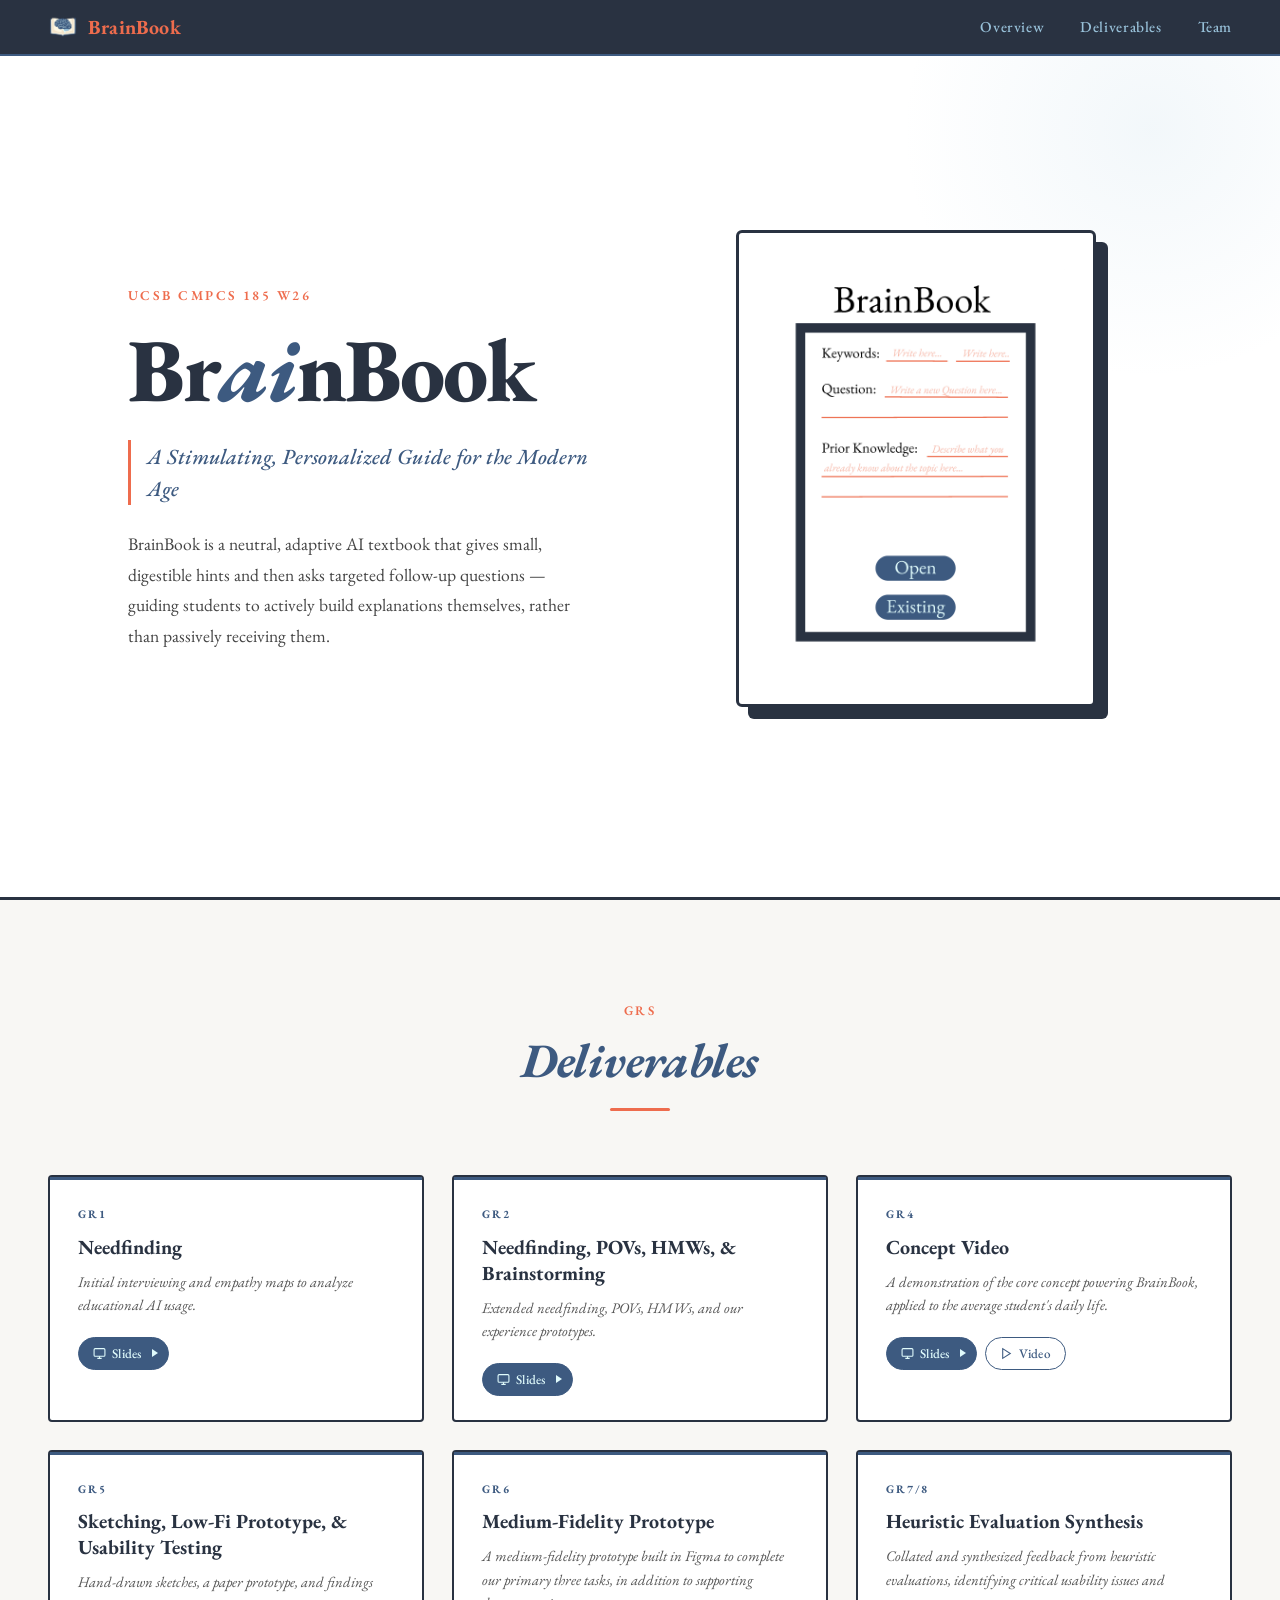
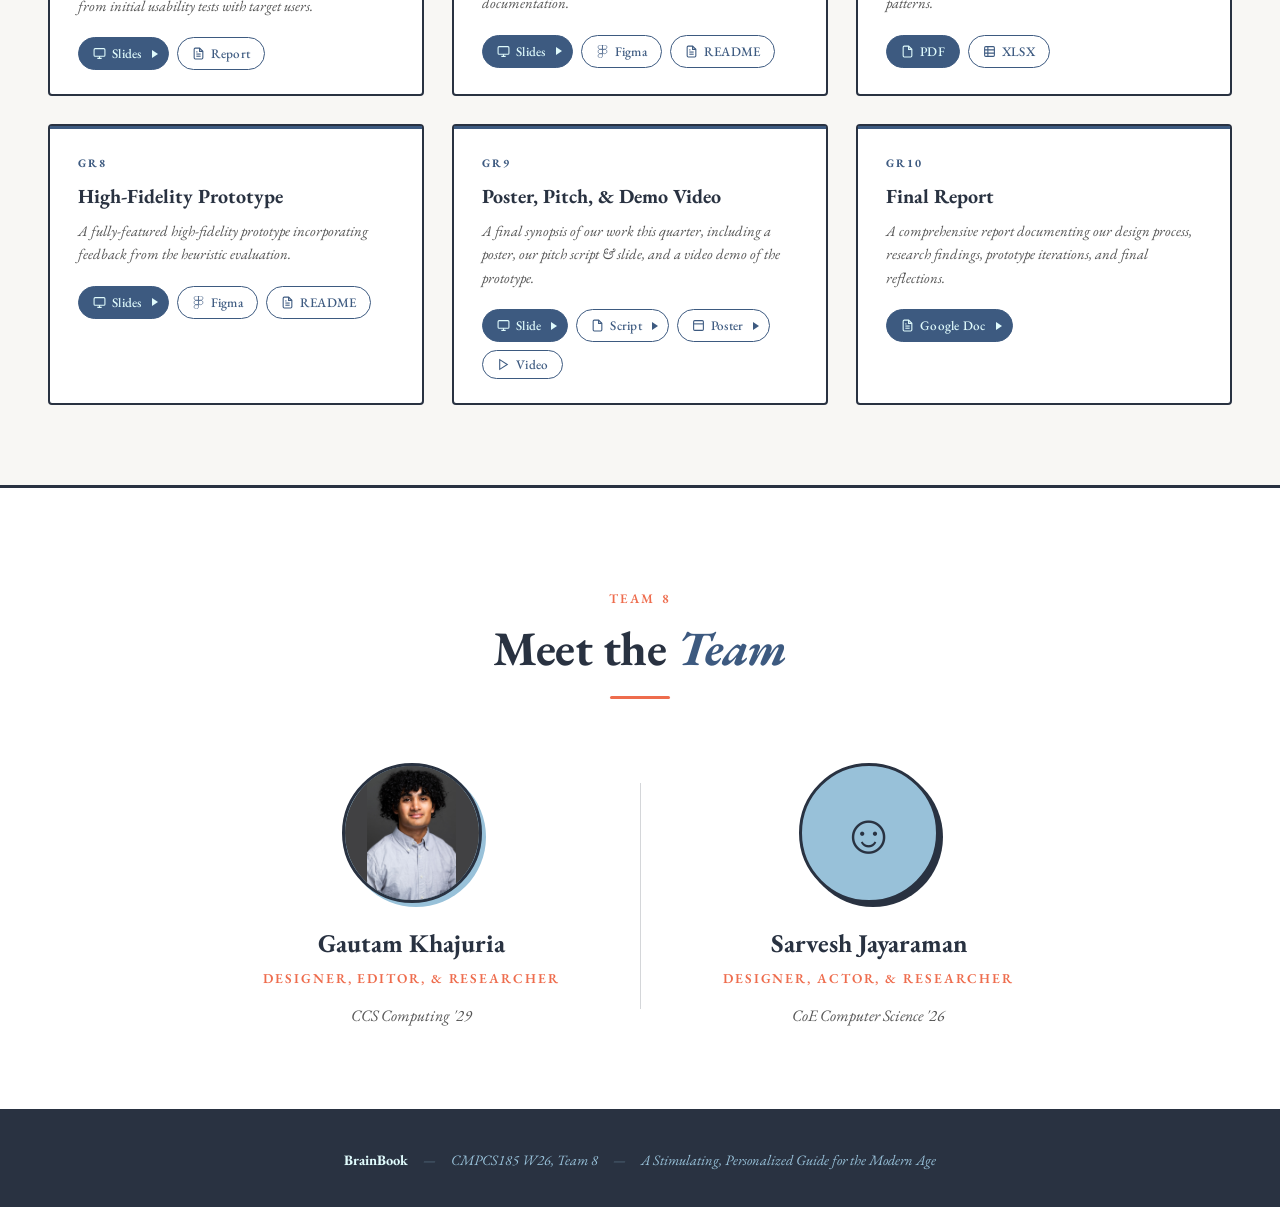
==== commit 186ef255: "add logo" ====
--- a/index.html
+++ b/index.html
@@ -14,7 +14,10 @@
 	</head>
 	<body>
 		<nav>
-			<a class="nav-brand" href="#hero">Br<span>ai</span>nBook</a>
+			<a class="nav-brand" href="#hero">
+				<img src="imgs/team/logo.png" alt="BrainBook logo" class="nav-brand-logo" />
+				<span>Br<span>ai</span>nBook</span>
+			</a>
 			<ul class="nav-links">
 				<li><a href="#hero">Overview</a></li>
 				<li><a href="#deliverables">Deliverables</a></li>
@@ -609,7 +612,7 @@
 					<div class="team-role">
 						Designer, Actor, &amp; Researcher
 					</div>
-					<p class="team-bio">CoE Computer Science '25</p>
+					<p class="team-bio">CoE Computer Science '26</p>
 				</div>
 			</div>
 		</section>
--- a/index.css
+++ b/index.css
@@ -46,12 +46,22 @@
 }
 
 .nav-brand {
+	display: inline-flex;
+	align-items: center;
+	gap: 10px;
 	font-size: 1.25rem;
 	font-weight: 700;
 	color: var(--light-blue);
 	letter-spacing: 0.01em;
 	text-decoration: none;
 	font-style: italic;
+}
+
+.nav-brand-logo {
+	width: 30px;
+	height: 30px;
+	object-fit: contain;
+	flex-shrink: 0;
 }
 
 .nav-brand span {
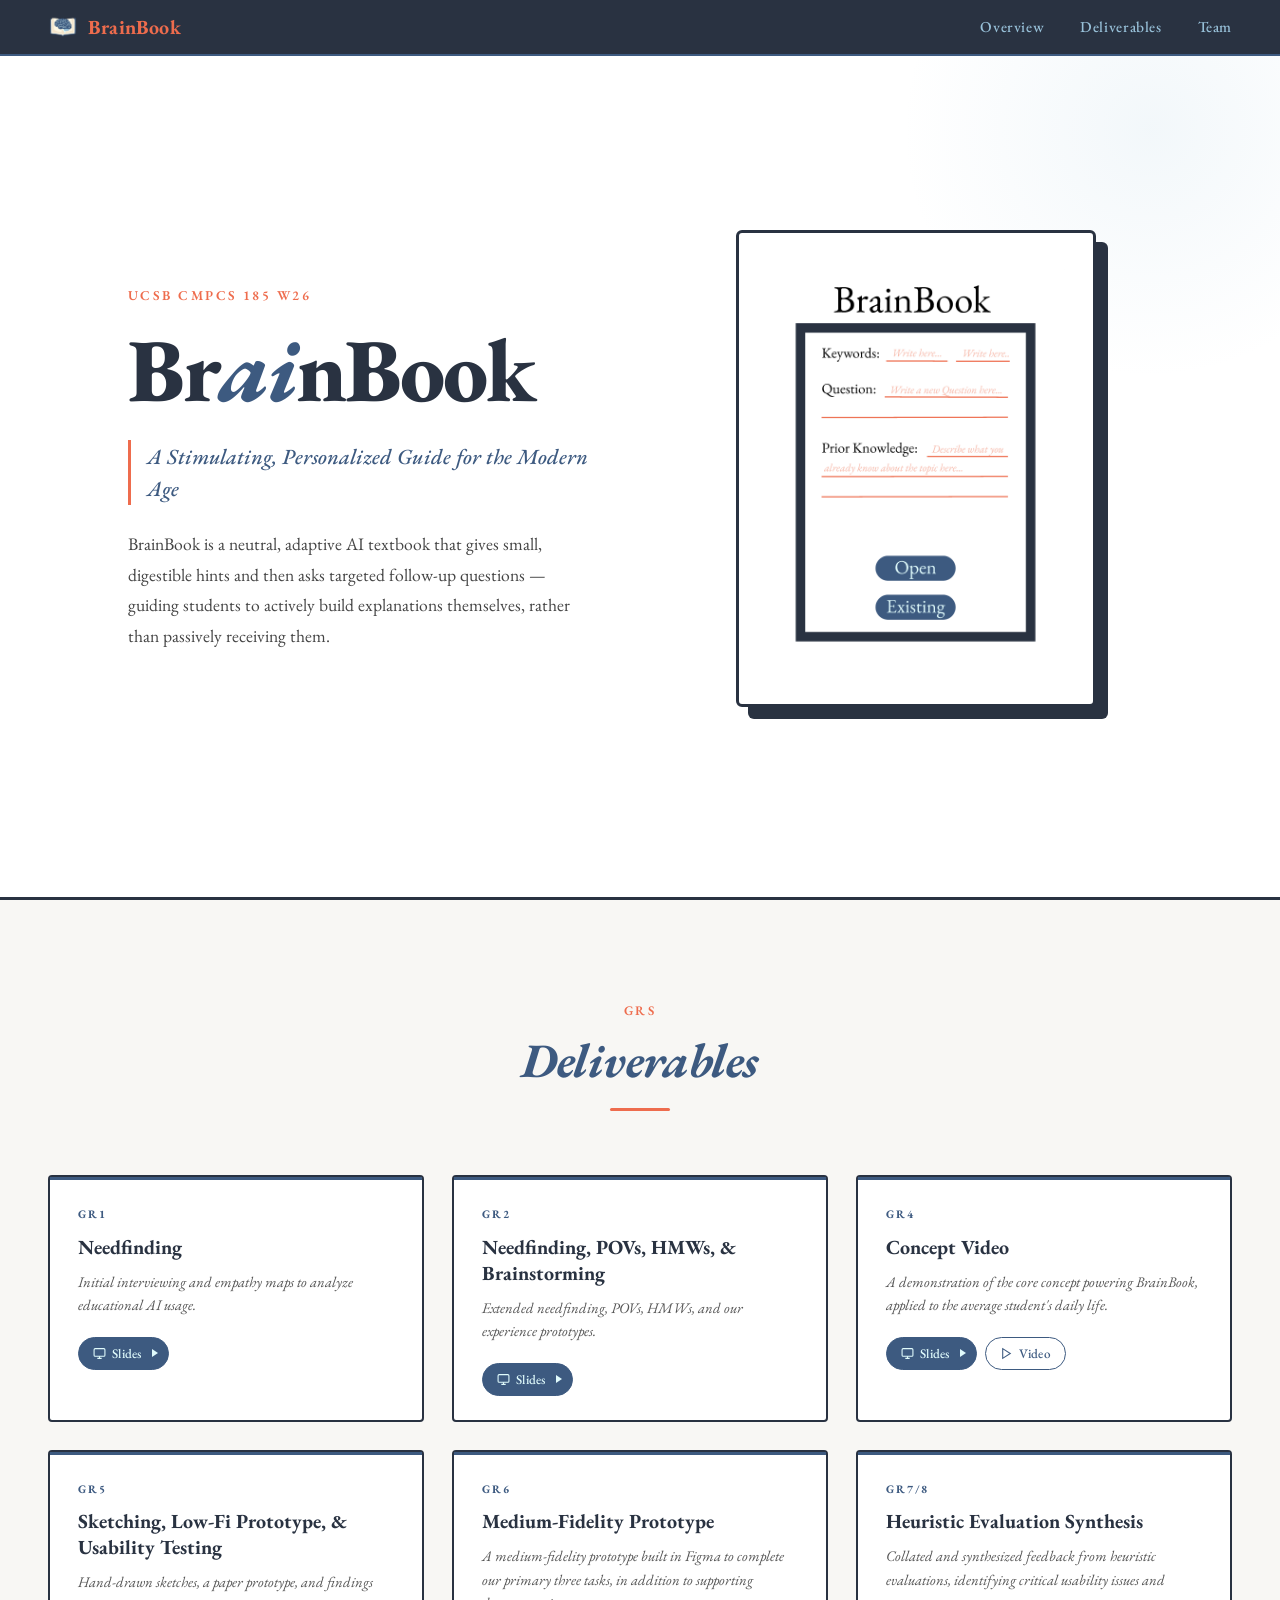
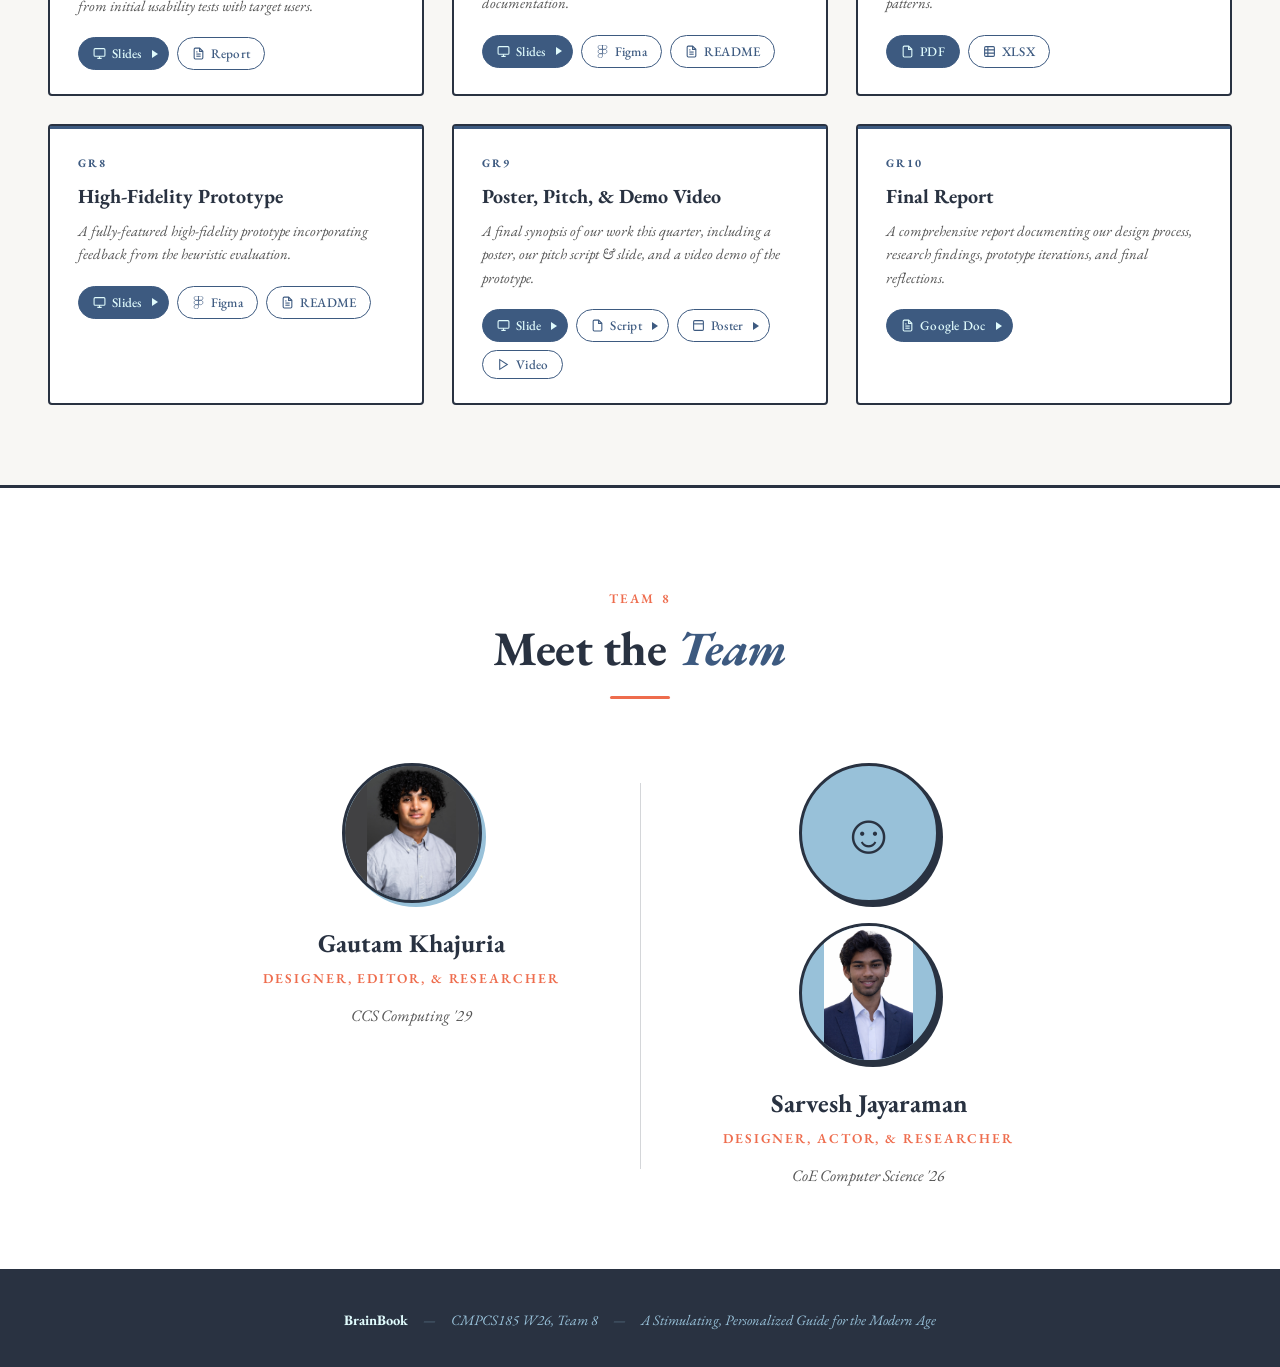
==== commit 956f1f59: "Add photo for team member Sarvesh Jayaraman" ====
--- a/index.html
+++ b/index.html
@@ -608,6 +608,9 @@
 
 				<div class="team-card" id="member2">
 					<div class="team-photo">&#9786;</div>
+					<div class="team-photo">
+						<img src="imgs/team/Sarvesh.jpeg" alt="Sarvesh Jayaraman Photo" class="sarvesh-photo" />
+					</div>
 					<div class="team-name">Sarvesh Jayaraman</div>
 					<div class="team-role">
 						Designer, Actor, &amp; Researcher
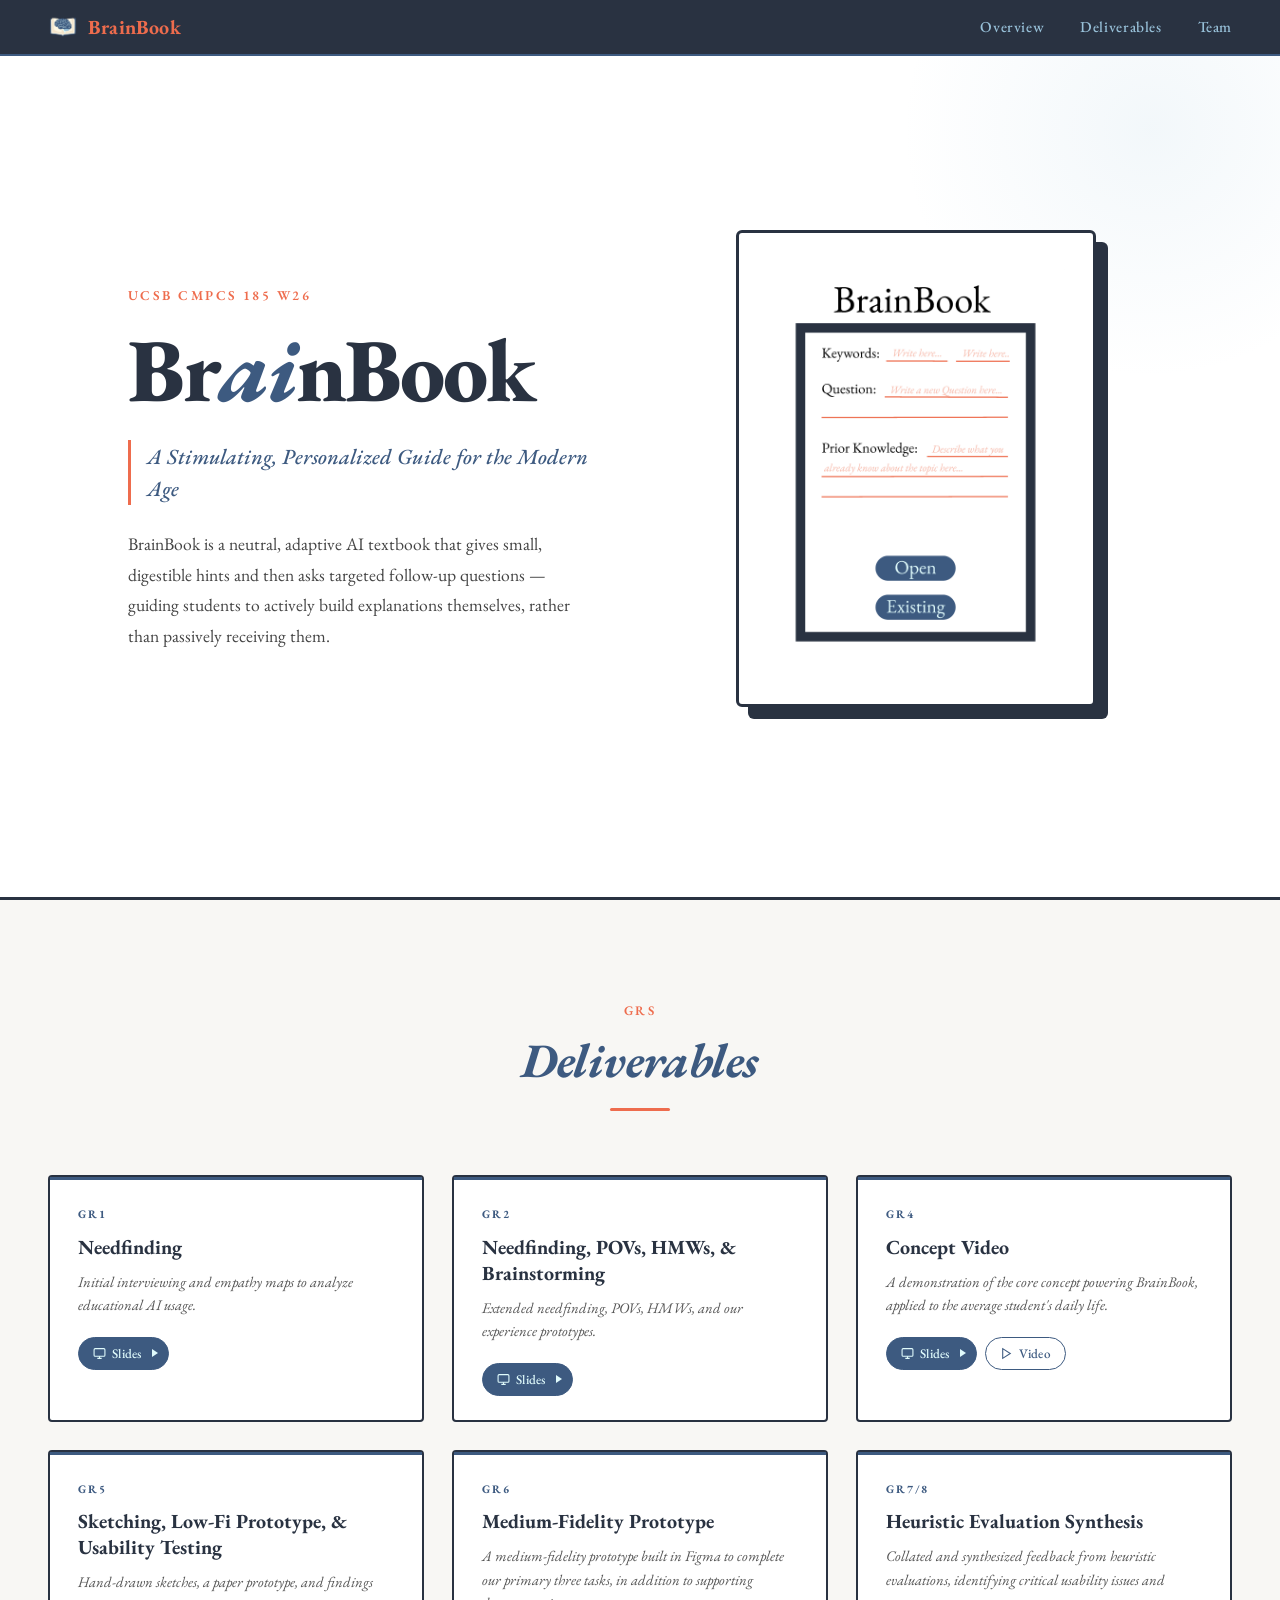
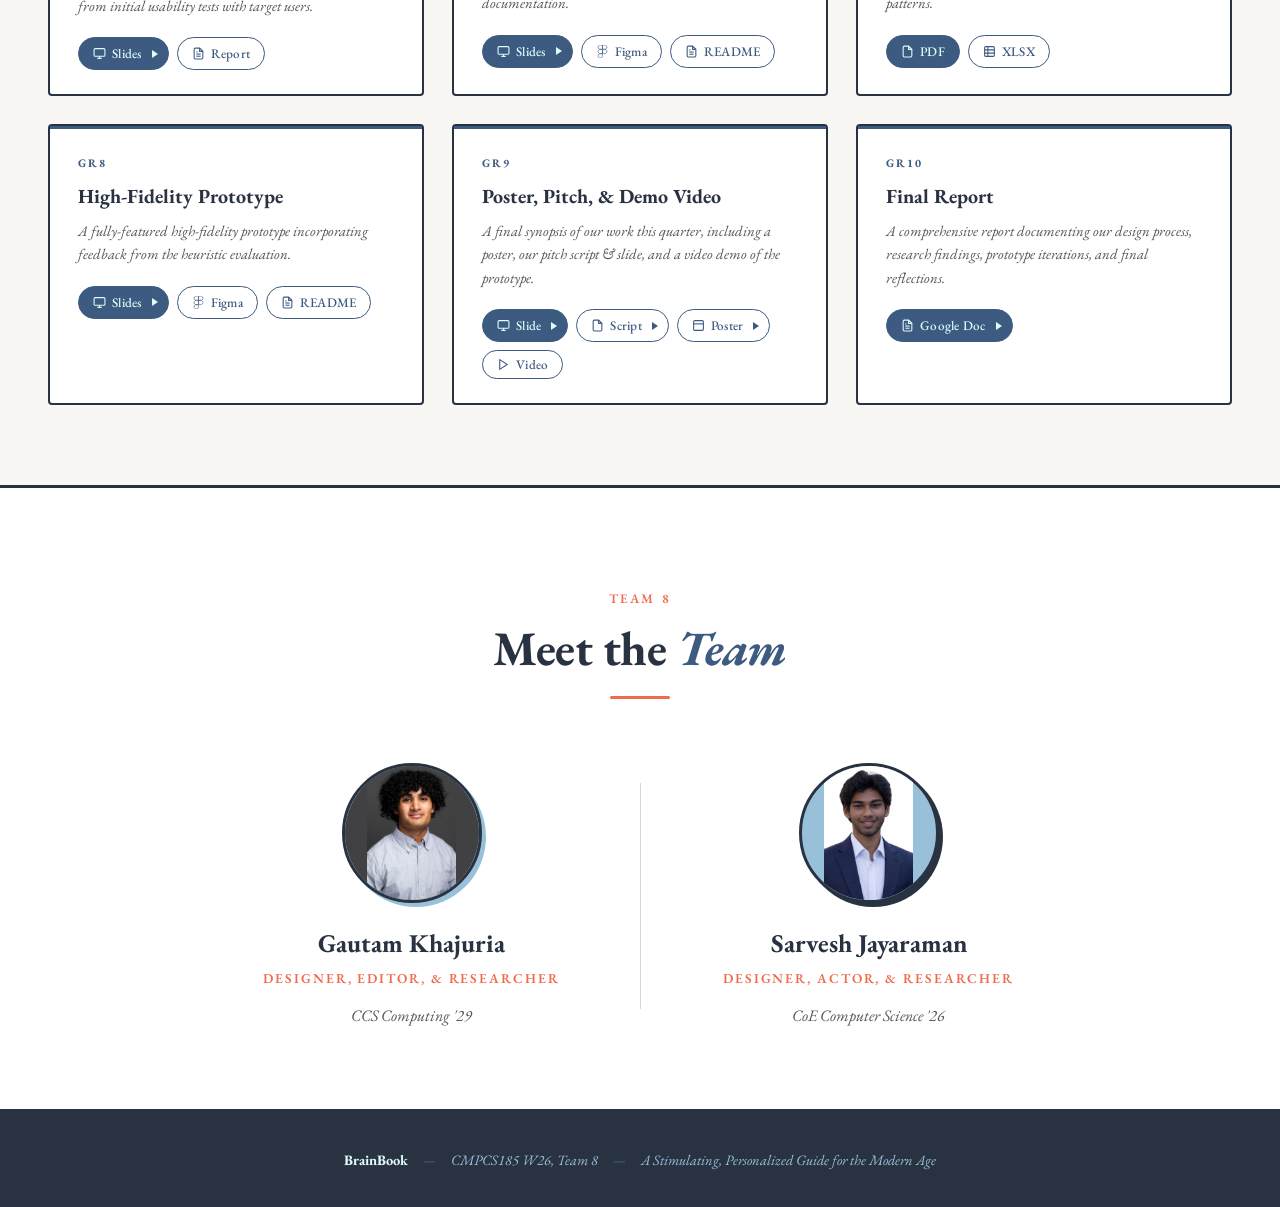
==== commit 662229ff: "Replace team photo emoji with image for member2" ====
--- a/index.html
+++ b/index.html
@@ -607,7 +607,6 @@
 				<div class="team-divider"></div>
 
 				<div class="team-card" id="member2">
-					<div class="team-photo">&#9786;</div>
 					<div class="team-photo">
 						<img src="imgs/team/Sarvesh.jpeg" alt="Sarvesh Jayaraman Photo" class="sarvesh-photo" />
 					</div>
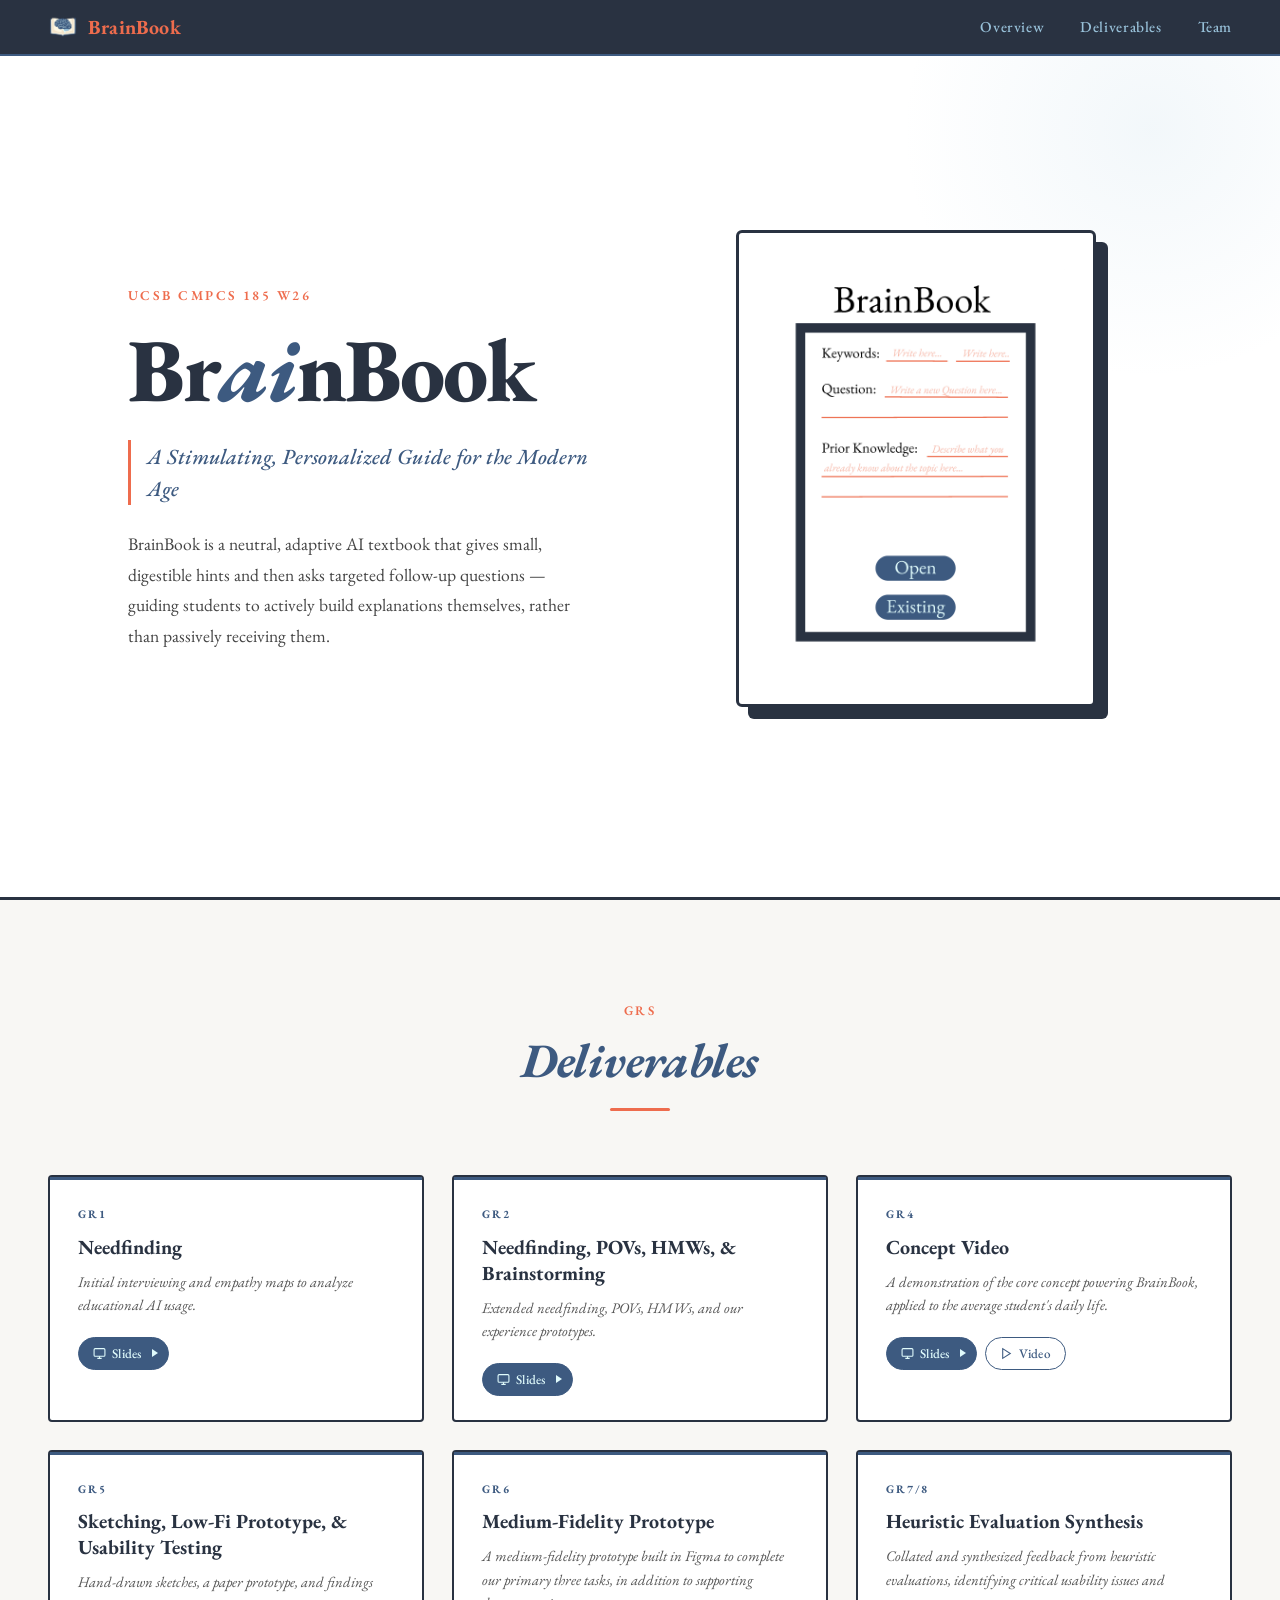
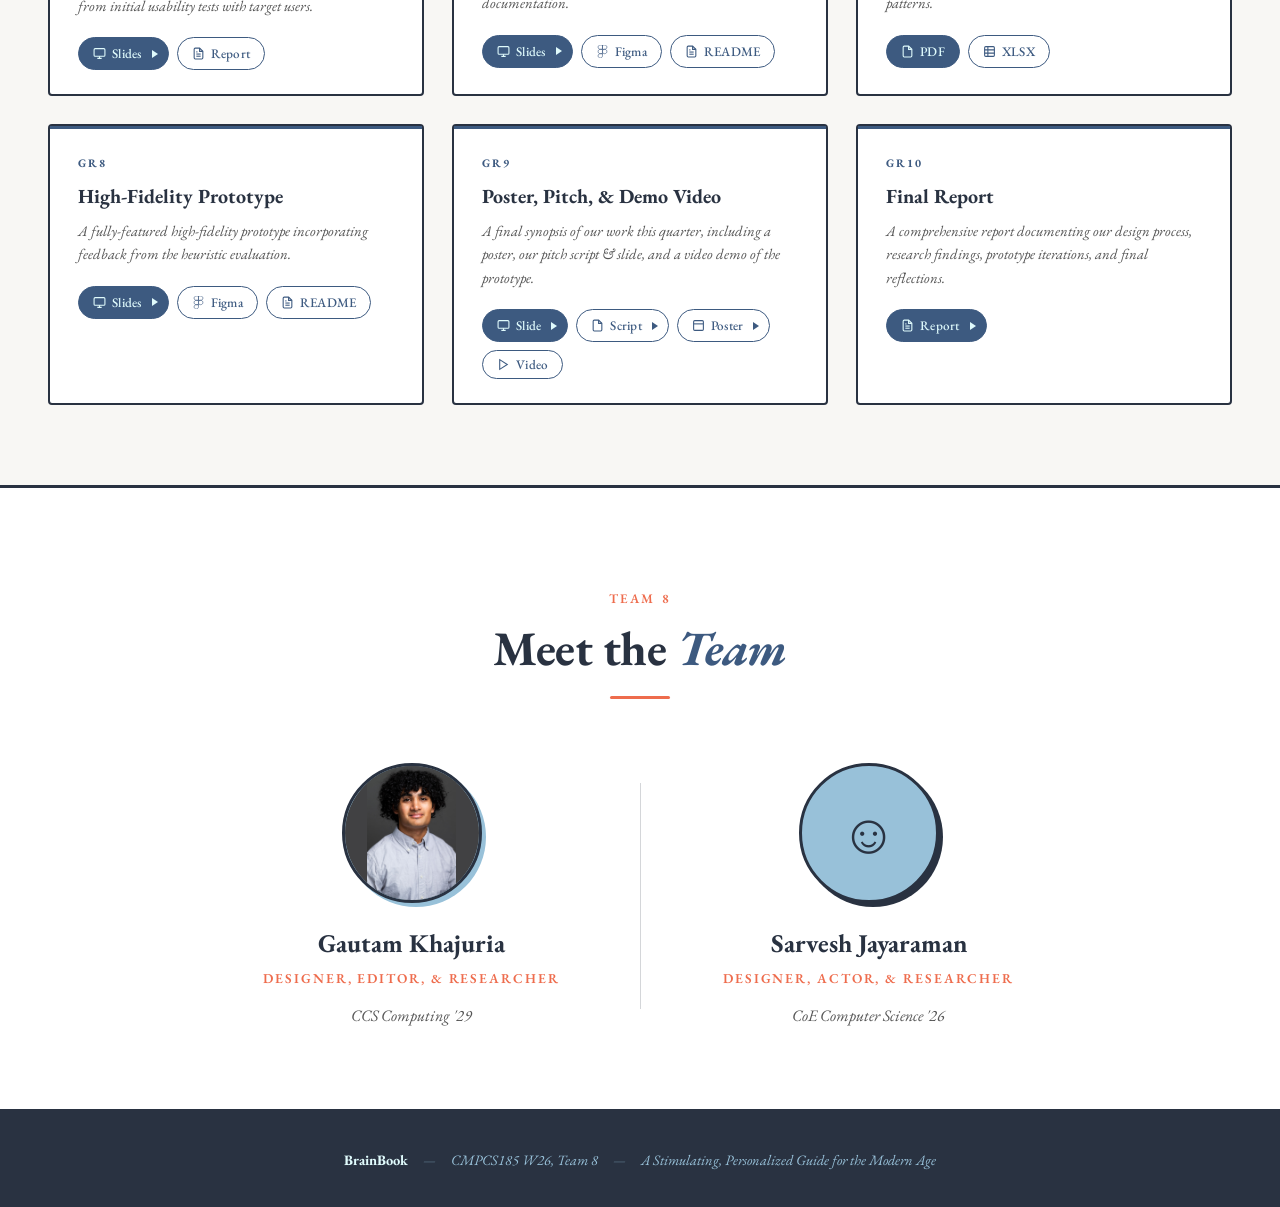
==== commit 8f9b0b41: "add report" ====
--- a/index.html
+++ b/index.html
@@ -1,856 +1,572 @@
 <!doctype html>
 <html lang="en">
-	<head>
-		<meta charset="UTF-8" />
-		<meta name="viewport" content="width=device-width, initial-scale=1.0" />
-		<title>BrainBook — Project Presentation</title>
-		<link rel="preconnect" href="https://fonts.googleapis.com" />
-		<link rel="preconnect" href="https://fonts.gstatic.com" crossorigin />
-		<link
-			href="https://fonts.googleapis.com/css2?family=EB+Garamond:ital,wght@0,400;0,500;0,600;0,700;0,800;1,400;1,500;1,600&display=swap"
-			rel="stylesheet"
-		/>
-		<link rel="stylesheet" href="index.css" />
-	</head>
-	<body>
-		<nav>
-			<a class="nav-brand" href="#hero">
-				<img src="imgs/team/logo.png" alt="BrainBook logo" class="nav-brand-logo" />
-				<span>Br<span>ai</span>nBook</span>
-			</a>
-			<ul class="nav-links">
-				<li><a href="#hero">Overview</a></li>
-				<li><a href="#deliverables">Deliverables</a></li>
-				<li><a href="#team">Team</a></li>
-			</ul>
-		</nav>
-
-		<section class="hero" id="hero">
-			<div class="hero-left">
-				<p class="hero-eyebrow">UCSB CMPCS 185 W26</p>
-				<h1 class="hero-title">Br<em>ai</em>nBook</h1>
-				<p class="hero-value-prop">
-					A Stimulating, Personalized Guide for the Modern Age
-				</p>
-				<p class="hero-desc">
-					BrainBook is a neutral, adaptive AI textbook that gives
-					small, digestible hints and then asks targeted follow-up
-					questions — guiding students to actively build explanations
-					themselves, rather than passively receiving them.
-				</p>
-			</div>
-
-			<div class="hero-right">
-				<img
-					src="imgs/proto_init.png"
-					alt="Prototype Closed Page"
-					class="book-mockup"
-				/>
-			</div>
-		</section>
-
-		<section id="deliverables">
-			<div class="section-header">
-				<span class="section-eyebrow">GRs</span>
-				<h2 class="section-title"><em>Deliverables</em></h2>
-				<div class="section-rule"></div>
-			</div>
-
-			<div class="deliverables-grid">
-				<div class="deliverable-card">
-					<span class="card-tag">GR1</span>
-					<div class="card-title">Needfinding</div>
-					<div class="card-desc">
-						Initial interviewing and empathy maps to analyze
-						educational AI usage.
-					</div>
-					<div class="card-links">
-						<a
-							href="https://docs.google.com/presentation/d/1vt1rHFK5Nff88jonxOOLfSLG7XMSPbU42LZI8hYBCws/edit?usp=sharing"
-							target="_blank"
-							data-pdf="delivs/1/slides.pdf"
-							class="card-link primary dropdown"
-						>
-							<svg
-								viewBox="0 0 24 24"
-								fill="none"
-								stroke="currentColor"
-								stroke-width="2"
-							>
-								<rect
-									x="2"
-									y="3"
-									width="20"
-									height="14"
-									rx="2"
-								/>
-								<path d="M8 21h8M12 17v4" />
-							</svg>
-							Slides
-						</a>
-					</div>
-				</div>
-
-				<div class="deliverable-card">
-					<span class="card-tag">GR2</span>
-					<div class="card-title">
-						Needfinding, POVs, HMWs, & Brainstorming
-					</div>
-					<div class="card-desc">
-						Extended needfinding, POVs, HMWs, and our experience
-						prototypes.
-					</div>
-					<div class="card-links">
-						<a
-							href="https://docs.google.com/presentation/d/1rlqp00QFApVEeJBoOQGTbHnujidGlr1nEtCV-4U8VwQ/edit?usp=drive_link"
-							target="_blank"
-							data-pdf="delivs/2/slides.pdf"
-							class="card-link primary dropdown"
-						>
-							<svg
-								viewBox="0 0 24 24"
-								fill="none"
-								stroke="currentColor"
-								stroke-width="2"
-							>
-								<rect
-									x="2"
-									y="3"
-									width="20"
-									height="14"
-									rx="2"
-								/>
-								<path d="M8 21h8M12 17v4" />
-							</svg>
-							Slides
-						</a>
-					</div>
-				</div>
-
-				<div class="deliverable-card">
-					<span class="card-tag">GR4</span>
-					<div class="card-title">Concept Video</div>
-					<div class="card-desc">
-						A demonstration of the core concept powering BrainBook,
-						applied to the average student's daily life.
-					</div>
-					<div class="card-links">
-						<a
-							href="https://docs.google.com/presentation/d/1vYV2ygiAH0jnrkuPK1GD_rxAoUbq5s68Fkbb7atQOdA/edit?usp=drive_link"
-							target="_blank"
-							data-pdf="delivs/4/slides.pdf"
-							class="card-link primary dropdown"
-						>
-							<svg
-								viewBox="0 0 24 24"
-								fill="none"
-								stroke="currentColor"
-								stroke-width="2"
-							>
-								<rect
-									x="2"
-									y="3"
-									width="20"
-									height="14"
-									rx="2"
-								/>
-								<path d="M8 21h8M12 17v4" />
-							</svg>
-							Slides
-						</a>
-						<button
-							class="card-link video-btn"
-							data-video-src="videos/concept.mp4"
-							data-youtube-url="https://youtu.be/HyNav-8pK6k"
-							data-download-url="videos/concept.mp4"
-						>
-							<svg
-								viewBox="0 0 24 24"
-								fill="none"
-								stroke="currentColor"
-								stroke-width="2"
-							>
-								<polygon points="5 3 19 12 5 21 5 3" />
-							</svg>
-							Video
-						</button>
-					</div>
-				</div>
-
-				<div class="deliverable-card">
-					<span class="card-tag">GR5</span>
-					<div class="card-title">
-						Sketching, Low-Fi Prototype, & Usability Testing
-					</div>
-					<div class="card-desc">
-						Hand-drawn sketches, a paper prototype, and findings
-						from initial usability tests with target users.
-					</div>
-					<div class="card-links">
-						<a
-							href="https://docs.google.com/presentation/d/1KTnyfMwKBQBNkxFuBiG1_II-6V1V0r8ULXWpK6lG3xA/edit?usp=sharing"
-							target="_blank"
-							data-pdf="delivs/5/slides.pdf"
-							class="card-link primary dropdown"
-						>
-							<svg
-								viewBox="0 0 24 24"
-								fill="none"
-								stroke="currentColor"
-								stroke-width="2"
-							>
-								<rect
-									x="2"
-									y="3"
-									width="20"
-									height="14"
-									rx="2"
-								/>
-								<path d="M8 21h8M12 17v4" />
-							</svg>
-							Slides
-						</a>
-						<a
-							href="https://docs.google.com/document/d/1EANbOdswQLDvnCkFd0JW4ntvfWDHU4CV-0z8UYt0TJ4/edit?usp=sharing"
-							target="_blank"
-							class="card-link"
-						>
-							<svg
-								viewBox="0 0 24 24"
-								fill="none"
-								stroke="currentColor"
-								stroke-width="2"
-							>
-								<path
-									d="M14 2H6a2 2 0 0 0-2 2v16a2 2 0 0 0 2 2h12a2 2 0 0 0 2-2V8z"
-								/>
-								<polyline points="14 2 14 8 20 8" />
-								<line x1="16" y1="13" x2="8" y2="13" />
-								<line x1="16" y1="17" x2="8" y2="17" />
-								<polyline points="10 9 9 9 8 9" />
-							</svg>
-							Report
-						</a>
-					</div>
-				</div>
-
-				<div class="deliverable-card">
-					<span class="card-tag">GR6</span>
-					<div class="card-title">Medium-Fidelity Prototype</div>
-					<div class="card-desc">
-						A medium-fidelity prototype built in Figma to complete
-						our primary three tasks, in addition to supporting
-						documentation.
-					</div>
-					<div class="card-links">
-						<a
-							href="https://docs.google.com/presentation/d/1f4pUbY70Lu5MPA6Mh2Y075ajI6ufiJIwmKtlAAivajg/edit?usp=sharing"
-							target="_blank"
-							data-pdf="delivs/6/slides.pdf"
-							class="card-link primary dropdown"
-						>
-							<svg
-								viewBox="0 0 24 24"
-								fill="none"
-								stroke="currentColor"
-								stroke-width="2"
-							>
-								<rect
-									x="2"
-									y="3"
-									width="20"
-									height="14"
-									rx="2"
-								/>
-								<path d="M8 21h8M12 17v4" />
-							</svg>
-							Slides
-						</a>
-						<a
-							href="https://www.figma.com/proto/JavWBwGeeY34IfzqidRcsY/Medium-Fi-Prototype?node-id=1-81&t=kxWSdi94ZEkdd3ME-1"
-							target="_blank"
-							class="card-link"
-						>
-							<svg
-								xmlns="http://www.w3.org/2000/svg"
-								shape-rendering="geometricPrecision"
-								text-rendering="geometricPrecision"
-								image-rendering="optimizeQuality"
-								clip-rule="evenodd"
-								viewBox="0 0 346 512.36"
-								stroke="currentColor"
-								stroke-width="25"
-								fill="none"
-							>
-								<g>
-									<path
-										d="M172.53 246.9c0-42.04 34.09-76.11 76.12-76.11h11.01c.3.01.63-.01.94-.01 47.16 0 85.4 38.25 85.4 85.4 0 47.15-38.24 85.39-85.4 85.39-.31 0-.64-.01-.95-.01l-11 .01c-42.03 0-76.12-34.09-76.12-76.12V246.9z"
-									/>
-									<path
-										d="M0 426.98c0-47.16 38.24-85.41 85.4-85.41l87.13.01v84.52c0 47.65-39.06 86.26-86.71 86.26C38.67 512.36 0 474.13 0 426.98z"
-									/>
-									<path
-										d="M172.53.01v170.78h87.13c.3-.01.63.01.94.01 47.16 0 85.4-38.25 85.4-85.4C346 38.24 307.76 0 260.6 0c-.31 0-.64.01-.95.01h-87.12z"
-									/>
-									<path
-										d="M0 85.39c0 47.16 38.24 85.4 85.4 85.4h87.13V.01H85.39C38.24.01 0 38.24 0 85.39z"
-									/>
-									<path
-										d="M0 256.18c0 47.16 38.24 85.4 85.4 85.4h87.13V170.8H85.39C38.24 170.8 0 209.03 0 256.18z"
-									/>
-								</g>
-							</svg>
-							Figma
-						</a>
-						<a
-							href="delivs/8/README.pdf"
-							target="_blank"
-							class="card-link"
-						>
-							<svg
-								viewBox="0 0 24 24"
-								fill="none"
-								stroke="currentColor"
-								stroke-width="2"
-							>
-								<path
-									d="M14 2H6a2 2 0 0 0-2 2v16a2 2 0 0 0 2 2h12a2 2 0 0 0 2-2V8z"
-								/>
-								<polyline points="14 2 14 8 20 8" />
-								<line x1="16" y1="13" x2="8" y2="13" />
-								<line x1="16" y1="17" x2="8" y2="17" />
-								<polyline points="10 9 9 9 8 9" />
-							</svg>
-							README
-						</a>
-					</div>
-				</div>
-
-				<div class="deliverable-card">
-					<span class="card-tag">GR7/8</span>
-					<div class="card-title">Heuristic Evaluation Synthesis</div>
-					<div class="card-desc">
-						Collated and synthesized feedback from heuristic
-						evaluations, identifying critical usability issues and
-						patterns.
-					</div>
-					<div class="card-links">
-						<a href="delivs/7/Synthesis.pdf" download="BrainBookSynthesis" class="card-link primary">
-							<svg
-								viewBox="0 0 24 24"
-								fill="none"
-								stroke="currentColor"
-								stroke-width="2"
-							>
-								<path
-									d="M14 2H6a2 2 0 0 0-2 2v16a2 2 0 0 0 2 2h12a2 2 0 0 0 2-2V8z"
-								/>
-								<polyline points="14 2 14 8 20 8" />
-							</svg>
-							PDF
-						</a>
-						<a href="delivs/7/Summary.xlsx" download class="card-link">
-							<svg
-								viewBox="0 0 24 24"
-								fill="none"
-								stroke="currentColor"
-								stroke-width="2"
-							>
-								<rect
-									x="3"
-									y="3"
-									width="18"
-									height="18"
-									rx="2"
-								/>
-								<path d="M3 9h18M3 15h18M9 3v18" />
-							</svg>
-							XLSX
-						</a>
-					</div>
-				</div>
-
-				<div class="deliverable-card">
-					<span class="card-tag">GR8</span>
-					<div class="card-title">High-Fidelity Prototype</div>
-					<div class="card-desc">
-						A fully-featured high-fidelity prototype incorporating
-						feedback from the heuristic evaluation.
-					</div>
-					<div class="card-links">
-						<a
-							href="https://docs.google.com/presentation/d/1yxI3OGtVqo-Tgb0M3pqrObJKIgj_G-ka05MaIgCwv6Y/edit?usp=sharing"
-							target="_blank"
-							data-pdf="delivs/8/slides.pdf"
-							class="card-link primary dropdown"
-						>
-							<svg
-								viewBox="0 0 24 24"
-								fill="none"
-								stroke="currentColor"
-								stroke-width="2"
-							>
-								<rect
-									x="2"
-									y="3"
-									width="20"
-									height="14"
-									rx="2"
-								/>
-								<path d="M8 21h8M12 17v4" />
-							</svg>
-							Slides
-						</a>
-						<a
-							href="https://www.figma.com/proto/JavWBwGeeY34IfzqidRcsY/Medium-Fi-Prototype?node-id=1-81&t=kxWSdi94ZEkdd3ME-1"
-							target="_blank"
-							class="card-link"
-						>
-							<svg
-								xmlns="http://www.w3.org/2000/svg"
-								shape-rendering="geometricPrecision"
-								text-rendering="geometricPrecision"
-								image-rendering="optimizeQuality"
-								clip-rule="evenodd"
-								viewBox="0 0 346 512.36"
-								stroke="currentColor"
-								stroke-width="25"
-								fill="none"
-							>
-								<g>
-									<path
-										d="M172.53 246.9c0-42.04 34.09-76.11 76.12-76.11h11.01c.3.01.63-.01.94-.01 47.16 0 85.4 38.25 85.4 85.4 0 47.15-38.24 85.39-85.4 85.39-.31 0-.64-.01-.95-.01l-11 .01c-42.03 0-76.12-34.09-76.12-76.12V246.9z"
-									/>
-									<path
-										d="M0 426.98c0-47.16 38.24-85.41 85.4-85.41l87.13.01v84.52c0 47.65-39.06 86.26-86.71 86.26C38.67 512.36 0 474.13 0 426.98z"
-									/>
-									<path
-										d="M172.53.01v170.78h87.13c.3-.01.63.01.94.01 47.16 0 85.4-38.25 85.4-85.4C346 38.24 307.76 0 260.6 0c-.31 0-.64.01-.95.01h-87.12z"
-									/>
-									<path
-										d="M0 85.39c0 47.16 38.24 85.4 85.4 85.4h87.13V.01H85.39C38.24.01 0 38.24 0 85.39z"
-									/>
-									<path
-										d="M0 256.18c0 47.16 38.24 85.4 85.4 85.4h87.13V170.8H85.39C38.24 170.8 0 209.03 0 256.18z"
-									/>
-								</g>
-							</svg>
-							Figma
-						</a>
-						<a
-							href="delivs/8/README.pdf"
-							target="_blank"
-							class="card-link"
-						>
-							<svg
-								viewBox="0 0 24 24"
-								fill="none"
-								stroke="currentColor"
-								stroke-width="2"
-							>
-								<path
-									d="M14 2H6a2 2 0 0 0-2 2v16a2 2 0 0 0 2 2h12a2 2 0 0 0 2-2V8z"
-								/>
-								<polyline points="14 2 14 8 20 8" />
-								<line x1="16" y1="13" x2="8" y2="13" />
-								<line x1="16" y1="17" x2="8" y2="17" />
-								<polyline points="10 9 9 9 8 9" />
-							</svg>
-							README
-						</a>
-					</div>
-				</div>
-
-				<div class="deliverable-card">
-					<span class="card-tag">GR9</span>
-					<div class="card-title">Poster, Pitch, & Demo Video</div>
-					<div class="card-desc">
-						A final synopsis of our work this quarter, including a
-						poster, our pitch script & slide, and a video demo of
-						the prototype.
-					</div>
-					<div class="card-links">
-						<a
-							href="https://docs.google.com/presentation/d/1n_UkrqfKR88x0CZzB4Owq9AZAl8qM6-hvjkTeloz03Q/edit?usp=sharing"
-							target="_blank"
-							data-pdf="delivs/9/Pitch Slide.pdf"
-							class="card-link primary dropdown"
-						>
-							<svg
-								viewBox="0 0 24 24"
-								fill="none"
-								stroke="currentColor"
-								stroke-width="2"
-							>
-								<rect
-									x="2"
-									y="3"
-									width="20"
-									height="14"
-									rx="2"
-								/>
-								<path d="M8 21h8M12 17v4" />
-							</svg>
-							Slide
-						</a>
-						<a
-							href="https://docs.google.com/document/d/1ZN8lraYszN4e_xj4GqpuVEsqdWmiPgJsPw83RIeMEjQ/edit?usp=sharing"
-							target="_blank"
-							data-pdf="delivs/9/Pitch.pdf"
-							class="card-link dropdown"
-						>
-							<svg
-								viewBox="0 0 24 24"
-								fill="none"
-								stroke="currentColor"
-								stroke-width="2"
-							>
-								<path
-									d="M14 2H6a2 2 0 0 0-2 2v16a2 2 0 0 0 2 2h12a2 2 0 0 0 2-2V8z"
-								/>
-								<polyline points="14 2 14 8 20 8" />
-							</svg>
-							Script
-						</a>
-						<a
-							href="https://docs.google.com/presentation/d/1RHw326XHG412jbD24AiclfjEuAM_2Gkjcov9XYZEdLU/edit?usp=sharing"
-							target="_blank"
-							data-pdf="delivs/9/Poster.pdf"
-							class="card-link dropdown"
-						>
-							<svg
-								viewBox="0 0 24 24"
-								fill="none"
-								stroke="currentColor"
-								stroke-width="2"
-							>
-								<rect
-									x="3"
-									y="3"
-									width="18"
-									height="18"
-									rx="2"
-								/>
-								<path d="M3 9h18" />
-							</svg>
-							Poster
-						</a>
-						<button
-							class="card-link video-btn"
-							data-video-src="videos/demo.mp4"
-							data-youtube-url="https://youtu.be/loyr4veBrfo"
-							data-download-url="videos/demo.mp4"
-						>
-							<svg
-								viewBox="0 0 24 24"
-								fill="none"
-								stroke="currentColor"
-								stroke-width="2"
-							>
-								<polygon points="5 3 19 12 5 21 5 3" />
-							</svg>
-							Video
-						</button>
-					</div>
-				</div>
-
-				<div class="deliverable-card">
-					<span class="card-tag">GR10</span>
-					<div class="card-title">Final Report</div>
-					<div class="card-desc">
-						A comprehensive report documenting our design process,
-						research findings, prototype iterations, and final
-						reflections.
-					</div>
-					<div class="card-links">
-						<a href="#" data-pdf="delivs/8/README.pdf" class="card-link primary dropdown">
-							<svg
-								viewBox="0 0 24 24"
-								fill="none"
-								stroke="currentColor"
-								stroke-width="2"
-							>
-								<path
-									d="M14 2H6a2 2 0 0 0-2 2v16a2 2 0 0 0 2 2h12a2 2 0 0 0 2-2V8z"
-								/>
-								<polyline points="14 2 14 8 20 8" />
-								<line x1="16" y1="13" x2="8" y2="13" />
-								<line x1="16" y1="17" x2="8" y2="17" />
-								<polyline points="10 9 9 9 8 9" />
-							</svg>
-							Google Doc
-						</a>
-					</div>
-				</div>
-			</div>
-		</section>
-
-		<section id="team">
-			<div class="section-header">
-				<span class="section-eyebrow">Team 8</span>
-				<h2 class="section-title">Meet the <em>Team</em></h2>
-				<div class="section-rule"></div>
-			</div>
-
-			<div class="team-grid">
-				<div class="team-card" id="member1">
-					<div class="team-photo">
-						<img src="imgs/team/Gautam.jpeg" alt="Gautam Khajuria Photo" class="gautam-photo" />
-					</div>
-					<div class="team-name">Gautam Khajuria</div>
-					<div class="team-role">
-						Designer, Editor, &amp; Researcher
-					</div>
-					<p class="team-bio">CCS Computing '29</p>
-				</div>
-
-				<div class="team-divider"></div>
-
-				<div class="team-card" id="member2">
-					<div class="team-photo">
-						<img src="imgs/team/Sarvesh.jpeg" alt="Sarvesh Jayaraman Photo" class="sarvesh-photo" />
-					</div>
-					<div class="team-name">Sarvesh Jayaraman</div>
-					<div class="team-role">
-						Designer, Actor, &amp; Researcher
-					</div>
-					<p class="team-bio">CoE Computer Science '26</p>
-				</div>
-			</div>
-		</section>
-
-		<footer>
-			<strong>BrainBook</strong>
-			<span class="footer-divider">—</span>
-			CMPCS185 W26, Team 8
-			<span class="footer-divider">—</span>
-			A Stimulating, Personalized Guide for the Modern Age
-		</footer>
-
-		<!-- Video Modal -->
-		<div
-			class="video-modal-overlay"
-			id="videoModal"
-			role="dialog"
-			aria-modal="true"
-			aria-label="Video Player"
-			hidden
-		>
-			<div class="video-modal">
-				<div class="video-modal-player">
-					<video
-						id="videoModalPlayer"
-						controls
-						playsinline
-						preload="metadata"
-					></video>
-				</div>
-				<div class="video-modal-footer">
-					<a
-						id="videoModalYoutube"
-						href="#"
-						target="_blank"
-						rel="noopener noreferrer"
-						class="card-link"
-					>
-						<svg
-							viewBox="0 0 24 24"
-							fill="none"
-							stroke="currentColor"
-							stroke-width="2"
-						>
-							<rect x="2" y="6" width="20" height="14" rx="3" />
-							<polygon
-								points="10 9 16 13 10 17 10 9"
-								fill="currentColor"
-								stroke="none"
-							/>
-						</svg>
-						YouTube
-					</a>
-					<a
-						id="videoModalDownload"
-						href="#"
-						download
-						target="_blank"
-						class="card-link"
-					>
-						<svg
-							viewBox="0 0 24 24"
-							fill="none"
-							stroke="currentColor"
-							stroke-width="2"
-						>
-							<path d="M21 15v4a2 2 0 0 1-2 2H5a2 2 0 0 1-2-2v-4" />
-							<polyline points="7 10 12 15 17 10" />
-							<line x1="12" y1="15" x2="12" y2="3" />
-						</svg>
-						Download
-					</a>
-					<button id="videoModalClose" class="card-link primary">
-						<svg
-							viewBox="0 0 24 24"
-							fill="none"
-							stroke="currentColor"
-							stroke-width="2"
-						>
-							<line x1="18" y1="6" x2="6" y2="18" />
-							<line x1="6" y1="6" x2="18" y2="18" />
-						</svg>
-						Close
+
+<head>
+	<meta charset="UTF-8" />
+	<meta name="viewport" content="width=device-width, initial-scale=1.0" />
+	<title>BrainBook — Project Presentation</title>
+	<link rel="preconnect" href="https://fonts.googleapis.com" />
+	<link rel="preconnect" href="https://fonts.gstatic.com" crossorigin />
+	<link
+		href="https://fonts.googleapis.com/css2?family=EB+Garamond:ital,wght@0,400;0,500;0,600;0,700;0,800;1,400;1,500;1,600&display=swap"
+		rel="stylesheet" />
+	<link rel="stylesheet" href="index.css" />
+</head>
+
+<body>
+	<nav>
+		<a class="nav-brand" href="#hero">
+			<img src="imgs/team/logo.png" alt="BrainBook logo" class="nav-brand-logo" />
+			<span>Br<span>ai</span>nBook</span>
+		</a>
+		<ul class="nav-links">
+			<li><a href="#hero">Overview</a></li>
+			<li><a href="#deliverables">Deliverables</a></li>
+			<li><a href="#team">Team</a></li>
+		</ul>
+	</nav>
+
+	<section class="hero" id="hero">
+		<div class="hero-left">
+			<p class="hero-eyebrow">UCSB CMPCS 185 W26</p>
+			<h1 class="hero-title">Br<em>ai</em>nBook</h1>
+			<p class="hero-value-prop">
+				A Stimulating, Personalized Guide for the Modern Age
+			</p>
+			<p class="hero-desc">
+				BrainBook is a neutral, adaptive AI textbook that gives
+				small, digestible hints and then asks targeted follow-up
+				questions — guiding students to actively build explanations
+				themselves, rather than passively receiving them.
+			</p>
+		</div>
+
+		<div class="hero-right">
+			<img src="imgs/proto_init.png" alt="Prototype Closed Page" class="book-mockup" />
+		</div>
+	</section>
+
+	<section id="deliverables">
+		<div class="section-header">
+			<span class="section-eyebrow">GRs</span>
+			<h2 class="section-title"><em>Deliverables</em></h2>
+			<div class="section-rule"></div>
+		</div>
+
+		<div class="deliverables-grid">
+			<div class="deliverable-card">
+				<span class="card-tag">GR1</span>
+				<div class="card-title">Needfinding</div>
+				<div class="card-desc">
+					Initial interviewing and empathy maps to analyze
+					educational AI usage.
+				</div>
+				<div class="card-links">
+					<a href="https://docs.google.com/presentation/d/1vt1rHFK5Nff88jonxOOLfSLG7XMSPbU42LZI8hYBCws/edit?usp=sharing"
+						target="_blank" data-pdf="delivs/1/slides.pdf" class="card-link primary dropdown">
+						<svg viewBox="0 0 24 24" fill="none" stroke="currentColor" stroke-width="2">
+							<rect x="2" y="3" width="20" height="14" rx="2" />
+							<path d="M8 21h8M12 17v4" />
+						</svg>
+						Slides
+					</a>
+				</div>
+			</div>
+
+			<div class="deliverable-card">
+				<span class="card-tag">GR2</span>
+				<div class="card-title">
+					Needfinding, POVs, HMWs, & Brainstorming
+				</div>
+				<div class="card-desc">
+					Extended needfinding, POVs, HMWs, and our experience
+					prototypes.
+				</div>
+				<div class="card-links">
+					<a href="https://docs.google.com/presentation/d/1rlqp00QFApVEeJBoOQGTbHnujidGlr1nEtCV-4U8VwQ/edit?usp=drive_link"
+						target="_blank" data-pdf="delivs/2/slides.pdf" class="card-link primary dropdown">
+						<svg viewBox="0 0 24 24" fill="none" stroke="currentColor" stroke-width="2">
+							<rect x="2" y="3" width="20" height="14" rx="2" />
+							<path d="M8 21h8M12 17v4" />
+						</svg>
+						Slides
+					</a>
+				</div>
+			</div>
+
+			<div class="deliverable-card">
+				<span class="card-tag">GR4</span>
+				<div class="card-title">Concept Video</div>
+				<div class="card-desc">
+					A demonstration of the core concept powering BrainBook,
+					applied to the average student's daily life.
+				</div>
+				<div class="card-links">
+					<a href="https://docs.google.com/presentation/d/1vYV2ygiAH0jnrkuPK1GD_rxAoUbq5s68Fkbb7atQOdA/edit?usp=drive_link"
+						target="_blank" data-pdf="delivs/4/slides.pdf" class="card-link primary dropdown">
+						<svg viewBox="0 0 24 24" fill="none" stroke="currentColor" stroke-width="2">
+							<rect x="2" y="3" width="20" height="14" rx="2" />
+							<path d="M8 21h8M12 17v4" />
+						</svg>
+						Slides
+					</a>
+					<button class="card-link video-btn" data-video-src="videos/concept.mp4"
+						data-youtube-url="https://youtu.be/HyNav-8pK6k" data-download-url="videos/concept.mp4">
+						<svg viewBox="0 0 24 24" fill="none" stroke="currentColor" stroke-width="2">
+							<polygon points="5 3 19 12 5 21 5 3" />
+						</svg>
+						Video
 					</button>
 				</div>
 			</div>
-		</div>
-
-		<script>
-			const cards = document.querySelectorAll(".team-card");
-			const observer = new IntersectionObserver(
-				(entries) => {
-					entries.forEach((e) => {
-						if (e.isIntersecting) {
-							e.target.classList.add("visible");
-							observer.unobserve(e.target);
-						}
-					});
-				},
-				{ threshold: 0.2 }
-			);
-			cards.forEach((c) => observer.observe(c));
-
-			const delivCards = document.querySelectorAll(".deliverable-card");
-			const dObserver = new IntersectionObserver(
-				(entries) => {
-					entries.forEach((e, i) => {
-						if (e.isIntersecting) {
-							setTimeout(
-								() => {
-									e.target.style.opacity = "1";
-									e.target.style.transform = "translateY(0)";
-								},
-								(Array.from(delivCards).indexOf(e.target) % 3) *
-									80
-							);
-							dObserver.unobserve(e.target);
-						}
-					});
-				},
-				{ threshold: 0.1 }
-			);
-
-			delivCards.forEach((c) => {
-				c.style.opacity = "0";
-				c.style.transform = "translateY(16px)";
-				c.style.transition =
-					"opacity 0.5s ease, transform 0.5s ease, box-shadow 0.2s, transform 0.2s";
-				dObserver.observe(c);
-			});
-
-			const closeAllDropdowns = () => {
-				document
-					.querySelectorAll(".card-dropdown.open")
-					.forEach((wrap) => {
-						wrap.classList.remove("open");
-						const trigger = wrap.querySelector(".dropdown-trigger");
-						if (trigger) trigger.setAttribute("aria-expanded", "false");
-					});
-			};
-
-			document.querySelectorAll("a.dropdown").forEach((trigger) => {
-				const wrapper = document.createElement("div");
-				wrapper.className = "card-dropdown";
-
-				trigger.parentNode.insertBefore(wrapper, trigger);
-				wrapper.appendChild(trigger);
-
-				trigger.classList.add("dropdown-trigger");
-				trigger.setAttribute("role", "button");
-				trigger.setAttribute("aria-haspopup", "true");
-				trigger.setAttribute("aria-expanded", "false");
-
-				const labelText = trigger.textContent.trim().toLowerCase();
-				const googleLabel = labelText.includes("slide")
-					? "Google Slides"
-					: "Google Docs";
-
-				const menu = document.createElement("div");
-				menu.className = "dropdown-menu";
-
-				const docsOption = document.createElement("a");
-				docsOption.className = "card-link dropdown-item";
-				docsOption.href = trigger.href;
-				docsOption.target = "_blank";
-				docsOption.rel = "noopener noreferrer";
-				docsOption.textContent = googleLabel;
-
-				const pdfOption = document.createElement("a");
-				pdfOption.className = "card-link dropdown-item";
-				pdfOption.href = trigger.dataset.pdf || "delivs/8/README.pdf";
-				pdfOption.target = "_blank";
-				pdfOption.rel = "noopener noreferrer";
-				pdfOption.textContent = "PDF";
-
-				menu.appendChild(docsOption);
-				menu.appendChild(pdfOption);
-				wrapper.appendChild(menu);
-
-				trigger.addEventListener("click", (e) => {
-					e.preventDefault();
-					const isOpen = wrapper.classList.contains("open");
-					closeAllDropdowns();
-					if (!isOpen) {
-						wrapper.classList.add("open");
-						trigger.setAttribute("aria-expanded", "true");
+
+			<div class="deliverable-card">
+				<span class="card-tag">GR5</span>
+				<div class="card-title">
+					Sketching, Low-Fi Prototype, & Usability Testing
+				</div>
+				<div class="card-desc">
+					Hand-drawn sketches, a paper prototype, and findings
+					from initial usability tests with target users.
+				</div>
+				<div class="card-links">
+					<a href="https://docs.google.com/presentation/d/1KTnyfMwKBQBNkxFuBiG1_II-6V1V0r8ULXWpK6lG3xA/edit?usp=sharing"
+						target="_blank" data-pdf="delivs/5/slides.pdf" class="card-link primary dropdown">
+						<svg viewBox="0 0 24 24" fill="none" stroke="currentColor" stroke-width="2">
+							<rect x="2" y="3" width="20" height="14" rx="2" />
+							<path d="M8 21h8M12 17v4" />
+						</svg>
+						Slides
+					</a>
+					<a href="https://docs.google.com/document/d/1EANbOdswQLDvnCkFd0JW4ntvfWDHU4CV-0z8UYt0TJ4/edit?usp=sharing"
+						target="_blank" class="card-link">
+						<svg viewBox="0 0 24 24" fill="none" stroke="currentColor" stroke-width="2">
+							<path d="M14 2H6a2 2 0 0 0-2 2v16a2 2 0 0 0 2 2h12a2 2 0 0 0 2-2V8z" />
+							<polyline points="14 2 14 8 20 8" />
+							<line x1="16" y1="13" x2="8" y2="13" />
+							<line x1="16" y1="17" x2="8" y2="17" />
+							<polyline points="10 9 9 9 8 9" />
+						</svg>
+						Report
+					</a>
+				</div>
+			</div>
+
+			<div class="deliverable-card">
+				<span class="card-tag">GR6</span>
+				<div class="card-title">Medium-Fidelity Prototype</div>
+				<div class="card-desc">
+					A medium-fidelity prototype built in Figma to complete
+					our primary three tasks, in addition to supporting
+					documentation.
+				</div>
+				<div class="card-links">
+					<a href="https://docs.google.com/presentation/d/1f4pUbY70Lu5MPA6Mh2Y075ajI6ufiJIwmKtlAAivajg/edit?usp=sharing"
+						target="_blank" data-pdf="delivs/6/slides.pdf" class="card-link primary dropdown">
+						<svg viewBox="0 0 24 24" fill="none" stroke="currentColor" stroke-width="2">
+							<rect x="2" y="3" width="20" height="14" rx="2" />
+							<path d="M8 21h8M12 17v4" />
+						</svg>
+						Slides
+					</a>
+					<a href="https://www.figma.com/proto/JavWBwGeeY34IfzqidRcsY/Medium-Fi-Prototype?node-id=1-81&t=kxWSdi94ZEkdd3ME-1"
+						target="_blank" class="card-link">
+						<svg xmlns="http://www.w3.org/2000/svg" shape-rendering="geometricPrecision"
+							text-rendering="geometricPrecision" image-rendering="optimizeQuality" clip-rule="evenodd"
+							viewBox="0 0 346 512.36" stroke="currentColor" stroke-width="25" fill="none">
+							<g>
+								<path
+									d="M172.53 246.9c0-42.04 34.09-76.11 76.12-76.11h11.01c.3.01.63-.01.94-.01 47.16 0 85.4 38.25 85.4 85.4 0 47.15-38.24 85.39-85.4 85.39-.31 0-.64-.01-.95-.01l-11 .01c-42.03 0-76.12-34.09-76.12-76.12V246.9z" />
+								<path
+									d="M0 426.98c0-47.16 38.24-85.41 85.4-85.41l87.13.01v84.52c0 47.65-39.06 86.26-86.71 86.26C38.67 512.36 0 474.13 0 426.98z" />
+								<path
+									d="M172.53.01v170.78h87.13c.3-.01.63.01.94.01 47.16 0 85.4-38.25 85.4-85.4C346 38.24 307.76 0 260.6 0c-.31 0-.64.01-.95.01h-87.12z" />
+								<path
+									d="M0 85.39c0 47.16 38.24 85.4 85.4 85.4h87.13V.01H85.39C38.24.01 0 38.24 0 85.39z" />
+								<path
+									d="M0 256.18c0 47.16 38.24 85.4 85.4 85.4h87.13V170.8H85.39C38.24 170.8 0 209.03 0 256.18z" />
+							</g>
+						</svg>
+						Figma
+					</a>
+					<a href="delivs/8/README.pdf" target="_blank" class="card-link">
+						<svg viewBox="0 0 24 24" fill="none" stroke="currentColor" stroke-width="2">
+							<path d="M14 2H6a2 2 0 0 0-2 2v16a2 2 0 0 0 2 2h12a2 2 0 0 0 2-2V8z" />
+							<polyline points="14 2 14 8 20 8" />
+							<line x1="16" y1="13" x2="8" y2="13" />
+							<line x1="16" y1="17" x2="8" y2="17" />
+							<polyline points="10 9 9 9 8 9" />
+						</svg>
+						README
+					</a>
+				</div>
+			</div>
+
+			<div class="deliverable-card">
+				<span class="card-tag">GR7/8</span>
+				<div class="card-title">Heuristic Evaluation Synthesis</div>
+				<div class="card-desc">
+					Collated and synthesized feedback from heuristic
+					evaluations, identifying critical usability issues and
+					patterns.
+				</div>
+				<div class="card-links">
+					<a href="delivs/7/Synthesis.pdf" download="BrainBookSynthesis" class="card-link primary">
+						<svg viewBox="0 0 24 24" fill="none" stroke="currentColor" stroke-width="2">
+							<path d="M14 2H6a2 2 0 0 0-2 2v16a2 2 0 0 0 2 2h12a2 2 0 0 0 2-2V8z" />
+							<polyline points="14 2 14 8 20 8" />
+						</svg>
+						PDF
+					</a>
+					<a href="delivs/7/Summary.xlsx" download class="card-link">
+						<svg viewBox="0 0 24 24" fill="none" stroke="currentColor" stroke-width="2">
+							<rect x="3" y="3" width="18" height="18" rx="2" />
+							<path d="M3 9h18M3 15h18M9 3v18" />
+						</svg>
+						XLSX
+					</a>
+				</div>
+			</div>
+
+			<div class="deliverable-card">
+				<span class="card-tag">GR8</span>
+				<div class="card-title">High-Fidelity Prototype</div>
+				<div class="card-desc">
+					A fully-featured high-fidelity prototype incorporating
+					feedback from the heuristic evaluation.
+				</div>
+				<div class="card-links">
+					<a href="https://docs.google.com/presentation/d/1yxI3OGtVqo-Tgb0M3pqrObJKIgj_G-ka05MaIgCwv6Y/edit?usp=sharing"
+						target="_blank" data-pdf="delivs/8/slides.pdf" class="card-link primary dropdown">
+						<svg viewBox="0 0 24 24" fill="none" stroke="currentColor" stroke-width="2">
+							<rect x="2" y="3" width="20" height="14" rx="2" />
+							<path d="M8 21h8M12 17v4" />
+						</svg>
+						Slides
+					</a>
+					<a href="https://www.figma.com/proto/JavWBwGeeY34IfzqidRcsY/Medium-Fi-Prototype?node-id=1-81&t=kxWSdi94ZEkdd3ME-1"
+						target="_blank" class="card-link">
+						<svg xmlns="http://www.w3.org/2000/svg" shape-rendering="geometricPrecision"
+							text-rendering="geometricPrecision" image-rendering="optimizeQuality" clip-rule="evenodd"
+							viewBox="0 0 346 512.36" stroke="currentColor" stroke-width="25" fill="none">
+							<g>
+								<path
+									d="M172.53 246.9c0-42.04 34.09-76.11 76.12-76.11h11.01c.3.01.63-.01.94-.01 47.16 0 85.4 38.25 85.4 85.4 0 47.15-38.24 85.39-85.4 85.39-.31 0-.64-.01-.95-.01l-11 .01c-42.03 0-76.12-34.09-76.12-76.12V246.9z" />
+								<path
+									d="M0 426.98c0-47.16 38.24-85.41 85.4-85.41l87.13.01v84.52c0 47.65-39.06 86.26-86.71 86.26C38.67 512.36 0 474.13 0 426.98z" />
+								<path
+									d="M172.53.01v170.78h87.13c.3-.01.63.01.94.01 47.16 0 85.4-38.25 85.4-85.4C346 38.24 307.76 0 260.6 0c-.31 0-.64.01-.95.01h-87.12z" />
+								<path
+									d="M0 85.39c0 47.16 38.24 85.4 85.4 85.4h87.13V.01H85.39C38.24.01 0 38.24 0 85.39z" />
+								<path
+									d="M0 256.18c0 47.16 38.24 85.4 85.4 85.4h87.13V170.8H85.39C38.24 170.8 0 209.03 0 256.18z" />
+							</g>
+						</svg>
+						Figma
+					</a>
+					<a href="delivs/8/README.pdf" target="_blank" class="card-link">
+						<svg viewBox="0 0 24 24" fill="none" stroke="currentColor" stroke-width="2">
+							<path d="M14 2H6a2 2 0 0 0-2 2v16a2 2 0 0 0 2 2h12a2 2 0 0 0 2-2V8z" />
+							<polyline points="14 2 14 8 20 8" />
+							<line x1="16" y1="13" x2="8" y2="13" />
+							<line x1="16" y1="17" x2="8" y2="17" />
+							<polyline points="10 9 9 9 8 9" />
+						</svg>
+						README
+					</a>
+				</div>
+			</div>
+
+			<div class="deliverable-card">
+				<span class="card-tag">GR9</span>
+				<div class="card-title">Poster, Pitch, & Demo Video</div>
+				<div class="card-desc">
+					A final synopsis of our work this quarter, including a
+					poster, our pitch script & slide, and a video demo of
+					the prototype.
+				</div>
+				<div class="card-links">
+					<a href="https://docs.google.com/presentation/d/1n_UkrqfKR88x0CZzB4Owq9AZAl8qM6-hvjkTeloz03Q/edit?usp=sharing"
+						target="_blank" data-pdf="delivs/9/Pitch Slide.pdf" class="card-link primary dropdown">
+						<svg viewBox="0 0 24 24" fill="none" stroke="currentColor" stroke-width="2">
+							<rect x="2" y="3" width="20" height="14" rx="2" />
+							<path d="M8 21h8M12 17v4" />
+						</svg>
+						Slide
+					</a>
+					<a href="https://docs.google.com/document/d/1ZN8lraYszN4e_xj4GqpuVEsqdWmiPgJsPw83RIeMEjQ/edit?usp=sharing"
+						target="_blank" data-pdf="delivs/9/Pitch.pdf" class="card-link dropdown">
+						<svg viewBox="0 0 24 24" fill="none" stroke="currentColor" stroke-width="2">
+							<path d="M14 2H6a2 2 0 0 0-2 2v16a2 2 0 0 0 2 2h12a2 2 0 0 0 2-2V8z" />
+							<polyline points="14 2 14 8 20 8" />
+						</svg>
+						Script
+					</a>
+					<a href="https://docs.google.com/presentation/d/1RHw326XHG412jbD24AiclfjEuAM_2Gkjcov9XYZEdLU/edit?usp=sharing"
+						target="_blank" data-pdf="delivs/9/Poster.pdf" class="card-link dropdown">
+						<svg viewBox="0 0 24 24" fill="none" stroke="currentColor" stroke-width="2">
+							<rect x="3" y="3" width="18" height="18" rx="2" />
+							<path d="M3 9h18" />
+						</svg>
+						Poster
+					</a>
+					<button class="card-link video-btn" data-video-src="videos/demo.mp4"
+						data-youtube-url="https://youtu.be/loyr4veBrfo" data-download-url="videos/demo.mp4">
+						<svg viewBox="0 0 24 24" fill="none" stroke="currentColor" stroke-width="2">
+							<polygon points="5 3 19 12 5 21 5 3" />
+						</svg>
+						Video
+					</button>
+				</div>
+			</div>
+
+			<div class="deliverable-card">
+				<span class="card-tag">GR10</span>
+				<div class="card-title">Final Report</div>
+				<div class="card-desc">
+					A comprehensive report documenting our design process,
+					research findings, prototype iterations, and final
+					reflections.
+				</div>
+				<div class="card-links">
+					<a href="https://docs.google.com/document/d/1H72CRJDhH1k6yt39xIITxUwJSloST4ki9p18gR7_Jsc/edit?usp=sharing"
+						data-pdf="delivs/10/report.pdf" class="card-link primary dropdown">
+						<svg viewBox="0 0 24 24" fill="none" stroke="currentColor" stroke-width="2">
+							<path d="M14 2H6a2 2 0 0 0-2 2v16a2 2 0 0 0 2 2h12a2 2 0 0 0 2-2V8z" />
+							<polyline points="14 2 14 8 20 8" />
+							<line x1="16" y1="13" x2="8" y2="13" />
+							<line x1="16" y1="17" x2="8" y2="17" />
+							<polyline points="10 9 9 9 8 9" />
+						</svg>
+						Report
+					</a>
+				</div>
+			</div>
+		</div>
+	</section>
+
+	<section id="team">
+		<div class="section-header">
+			<span class="section-eyebrow">Team 8</span>
+			<h2 class="section-title">Meet the <em>Team</em></h2>
+			<div class="section-rule"></div>
+		</div>
+
+		<div class="team-grid">
+			<div class="team-card" id="member1">
+				<div class="team-photo">
+					<img src="imgs/team/Gautam.jpeg" alt="Gautam Khajuria Photo" class="gautam-photo" />
+				</div>
+				<div class="team-name">Gautam Khajuria</div>
+				<div class="team-role">
+					Designer, Editor, &amp; Researcher
+				</div>
+				<p class="team-bio">CCS Computing '29</p>
+			</div>
+
+			<div class="team-divider"></div>
+
+			<div class="team-card" id="member2">
+				<div class="team-photo">&#9786;</div>
+				<div class="team-name">Sarvesh Jayaraman</div>
+				<div class="team-role">
+					Designer, Actor, &amp; Researcher
+				</div>
+				<p class="team-bio">CoE Computer Science '26</p>
+			</div>
+		</div>
+	</section>
+
+	<footer>
+		<strong>BrainBook</strong>
+		<span class="footer-divider">—</span>
+		CMPCS185 W26, Team 8
+		<span class="footer-divider">—</span>
+		A Stimulating, Personalized Guide for the Modern Age
+	</footer>
+
+	<!-- Video Modal -->
+	<div class="video-modal-overlay" id="videoModal" role="dialog" aria-modal="true" aria-label="Video Player" hidden>
+		<div class="video-modal">
+			<div class="video-modal-player">
+				<video id="videoModalPlayer" controls playsinline preload="metadata"></video>
+			</div>
+			<div class="video-modal-footer">
+				<a id="videoModalYoutube" href="#" target="_blank" rel="noopener noreferrer" class="card-link">
+					<svg viewBox="0 0 24 24" fill="none" stroke="currentColor" stroke-width="2">
+						<rect x="2" y="6" width="20" height="14" rx="3" />
+						<polygon points="10 9 16 13 10 17 10 9" fill="currentColor" stroke="none" />
+					</svg>
+					YouTube
+				</a>
+				<a id="videoModalDownload" href="#" download target="_blank" class="card-link">
+					<svg viewBox="0 0 24 24" fill="none" stroke="currentColor" stroke-width="2">
+						<path d="M21 15v4a2 2 0 0 1-2 2H5a2 2 0 0 1-2-2v-4" />
+						<polyline points="7 10 12 15 17 10" />
+						<line x1="12" y1="15" x2="12" y2="3" />
+					</svg>
+					Download
+				</a>
+				<button id="videoModalClose" class="card-link primary">
+					<svg viewBox="0 0 24 24" fill="none" stroke="currentColor" stroke-width="2">
+						<line x1="18" y1="6" x2="6" y2="18" />
+						<line x1="6" y1="6" x2="18" y2="18" />
+					</svg>
+					Close
+				</button>
+			</div>
+		</div>
+	</div>
+
+	<script>
+		const cards = document.querySelectorAll(".team-card");
+		const observer = new IntersectionObserver(
+			(entries) => {
+				entries.forEach((e) => {
+					if (e.isIntersecting) {
+						e.target.classList.add("visible");
+						observer.unobserve(e.target);
 					}
 				});
-
-				menu.addEventListener("click", () => {
-					closeAllDropdowns();
+			},
+			{ threshold: 0.2 }
+		);
+		cards.forEach((c) => observer.observe(c));
+
+		const delivCards = document.querySelectorAll(".deliverable-card");
+		const dObserver = new IntersectionObserver(
+			(entries) => {
+				entries.forEach((e, i) => {
+					if (e.isIntersecting) {
+						setTimeout(
+							() => {
+								e.target.style.opacity = "1";
+								e.target.style.transform = "translateY(0)";
+							},
+							(Array.from(delivCards).indexOf(e.target) % 3) *
+							80
+						);
+						dObserver.unobserve(e.target);
+					}
 				});
-			});
-
-			document.addEventListener("click", (e) => {
-				if (!e.target.closest(".card-dropdown")) {
-					closeAllDropdowns();
+			},
+			{ threshold: 0.1 }
+		);
+
+		delivCards.forEach((c) => {
+			c.style.opacity = "0";
+			c.style.transform = "translateY(16px)";
+			c.style.transition =
+				"opacity 0.5s ease, transform 0.5s ease, box-shadow 0.2s, transform 0.2s";
+			dObserver.observe(c);
+		});
+
+		const closeAllDropdowns = () => {
+			document
+				.querySelectorAll(".card-dropdown.open")
+				.forEach((wrap) => {
+					wrap.classList.remove("open");
+					const trigger = wrap.querySelector(".dropdown-trigger");
+					if (trigger) trigger.setAttribute("aria-expanded", "false");
+				});
+		};
+
+		document.querySelectorAll("a.dropdown").forEach((trigger) => {
+			const wrapper = document.createElement("div");
+			wrapper.className = "card-dropdown";
+
+			trigger.parentNode.insertBefore(wrapper, trigger);
+			wrapper.appendChild(trigger);
+
+			trigger.classList.add("dropdown-trigger");
+			trigger.setAttribute("role", "button");
+			trigger.setAttribute("aria-haspopup", "true");
+			trigger.setAttribute("aria-expanded", "false");
+
+			const labelText = trigger.textContent.trim().toLowerCase();
+			const googleLabel = labelText.includes("slide")
+				? "Google Slides"
+				: "Google Docs";
+
+			const menu = document.createElement("div");
+			menu.className = "dropdown-menu";
+
+			const docsOption = document.createElement("a");
+			docsOption.className = "card-link dropdown-item";
+			docsOption.href = trigger.href;
+			docsOption.target = "_blank";
+			docsOption.rel = "noopener noreferrer";
+			docsOption.textContent = googleLabel;
+
+			const pdfOption = document.createElement("a");
+			pdfOption.className = "card-link dropdown-item";
+			pdfOption.href = trigger.dataset.pdf || "delivs/8/README.pdf";
+			pdfOption.target = "_blank";
+			pdfOption.rel = "noopener noreferrer";
+			pdfOption.textContent = "PDF";
+
+			menu.appendChild(docsOption);
+			menu.appendChild(pdfOption);
+			wrapper.appendChild(menu);
+
+			trigger.addEventListener("click", (e) => {
+				e.preventDefault();
+				const isOpen = wrapper.classList.contains("open");
+				closeAllDropdowns();
+				if (!isOpen) {
+					wrapper.classList.add("open");
+					trigger.setAttribute("aria-expanded", "true");
 				}
 			});
 
-			// Video Modal
-			const videoModal = document.getElementById("videoModal");
-			const videoModalPlayer = document.getElementById("videoModalPlayer");
-			const videoModalYoutube = document.getElementById("videoModalYoutube");
-			const videoModalDownload = document.getElementById("videoModalDownload");
-			const videoModalClose = document.getElementById("videoModalClose");
-
-			document.querySelectorAll(".video-btn").forEach((btn) => {
-				btn.addEventListener("click", () => {
-					videoModalPlayer.src = btn.dataset.videoSrc || "";
-					videoModalPlayer.load();
-					videoModalYoutube.href = btn.dataset.youtubeUrl || "#";
-					videoModalDownload.href = btn.dataset.downloadUrl || "#";
-					videoModal.removeAttribute("hidden");
-				});
+			menu.addEventListener("click", () => {
+				closeAllDropdowns();
 			});
-
-			function closeVideoModal() {
-				videoModal.setAttribute("hidden", "");
-				videoModalPlayer.pause();
-				videoModalPlayer.removeAttribute("src");
+		});
+
+		document.addEventListener("click", (e) => {
+			if (!e.target.closest(".card-dropdown")) {
+				closeAllDropdowns();
+			}
+		});
+
+		// Video Modal
+		const videoModal = document.getElementById("videoModal");
+		const videoModalPlayer = document.getElementById("videoModalPlayer");
+		const videoModalYoutube = document.getElementById("videoModalYoutube");
+		const videoModalDownload = document.getElementById("videoModalDownload");
+		const videoModalClose = document.getElementById("videoModalClose");
+
+		document.querySelectorAll(".video-btn").forEach((btn) => {
+			btn.addEventListener("click", () => {
+				videoModalPlayer.src = btn.dataset.videoSrc || "";
 				videoModalPlayer.load();
+				videoModalYoutube.href = btn.dataset.youtubeUrl || "#";
+				videoModalDownload.href = btn.dataset.downloadUrl || "#";
+				videoModal.removeAttribute("hidden");
+			});
+		});
+
+		function closeVideoModal() {
+			videoModal.setAttribute("hidden", "");
+			videoModalPlayer.pause();
+			videoModalPlayer.removeAttribute("src");
+			videoModalPlayer.load();
+		}
+
+		videoModalClose.addEventListener("click", closeVideoModal);
+
+		videoModal.addEventListener("click", (e) => {
+			if (e.target === videoModal) closeVideoModal();
+		});
+
+		document.addEventListener("keydown", (e) => {
+			if (e.key === "Escape") closeAllDropdowns();
+			if (e.key === "Escape" && !videoModal.hasAttribute("hidden")) {
+				closeVideoModal();
 			}
-
-			videoModalClose.addEventListener("click", closeVideoModal);
-
-			videoModal.addEventListener("click", (e) => {
-				if (e.target === videoModal) closeVideoModal();
-			});
-
-			document.addEventListener("keydown", (e) => {
-				if (e.key === "Escape") closeAllDropdowns();
-				if (e.key === "Escape" && !videoModal.hasAttribute("hidden")) {
-					closeVideoModal();
-				}
-			});
-		</script>
-	</body>
-</html>
+		});
+	</script>
+</body>
+
+</html>
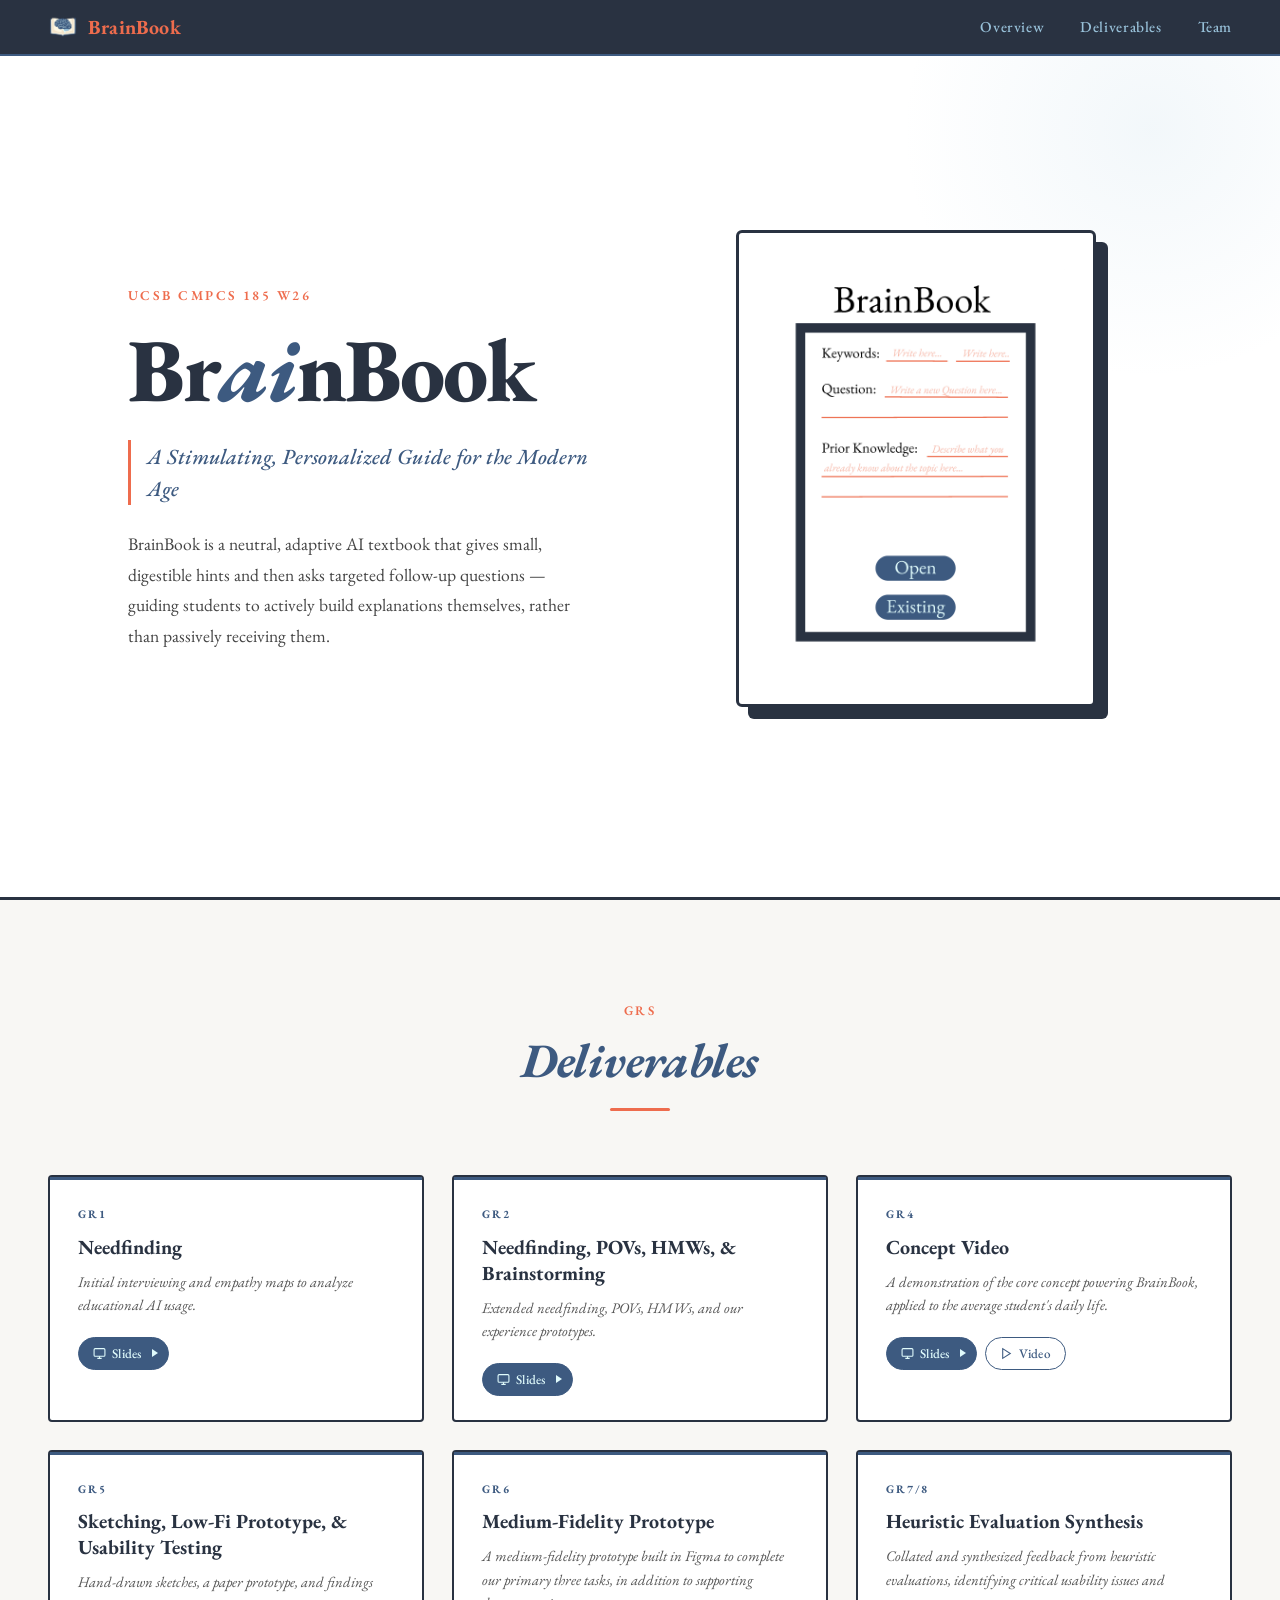
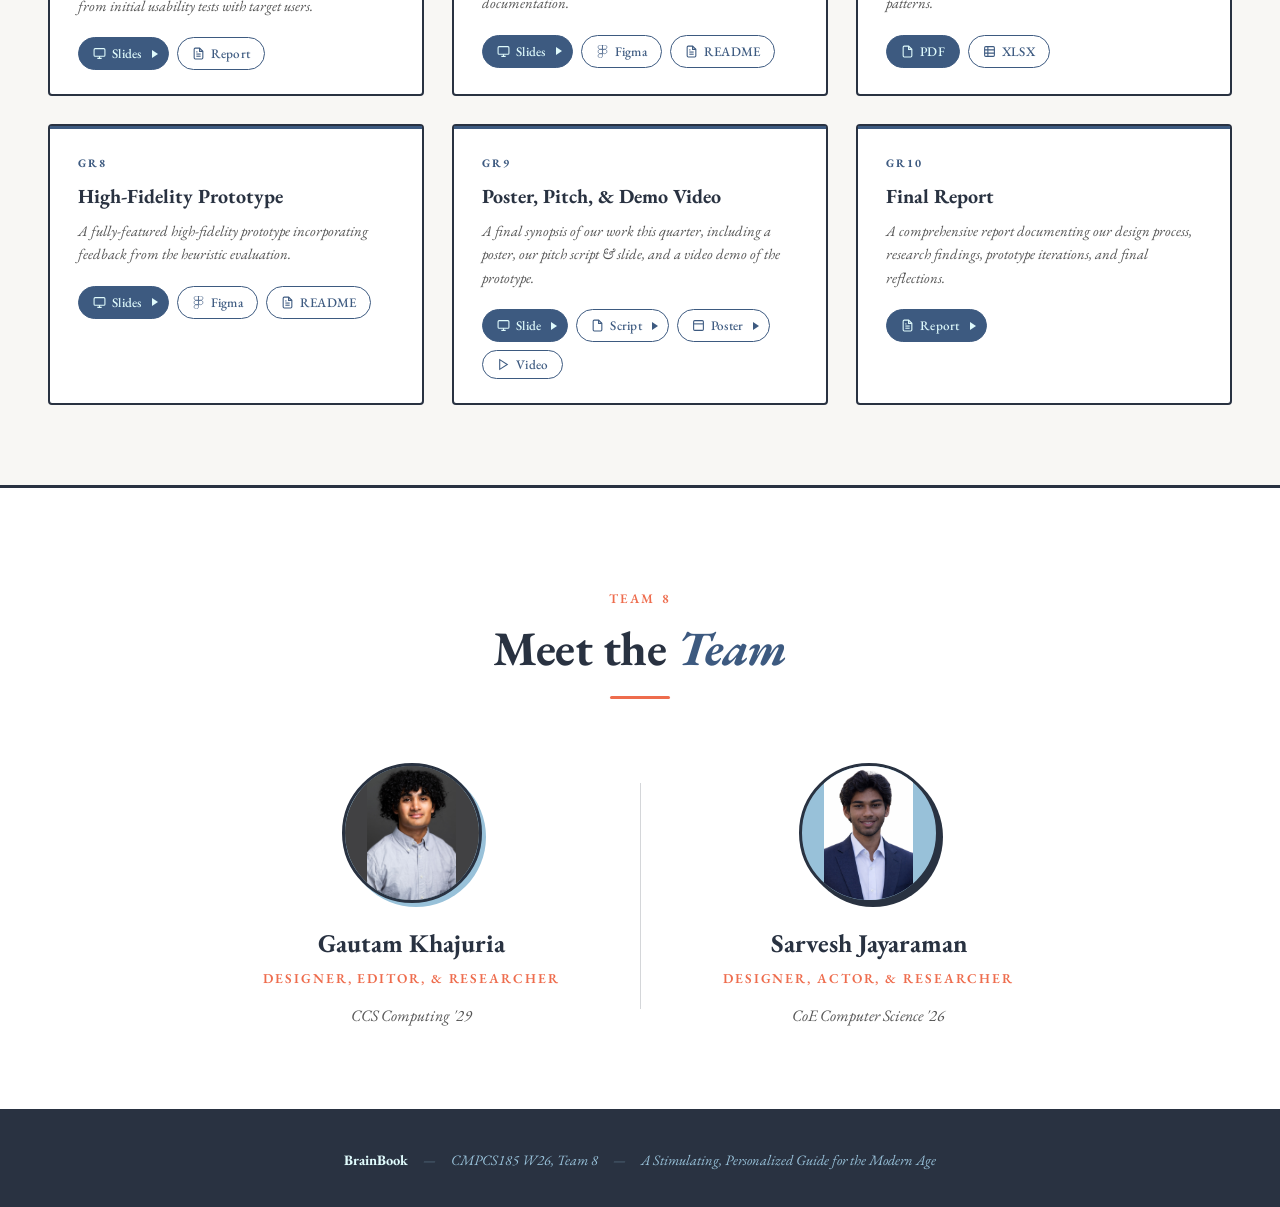
==== commit e37e1c5d: "Merge branch 'main' of https://github.com/theBrainBook/theBrainBook.github.io" ====
--- a/index.html
+++ b/index.html
@@ -366,16 +366,18 @@
 
 			<div class="team-divider"></div>
 
-			<div class="team-card" id="member2">
-				<div class="team-photo">&#9786;</div>
-				<div class="team-name">Sarvesh Jayaraman</div>
-				<div class="team-role">
-					Designer, Actor, &amp; Researcher
-				</div>
-				<p class="team-bio">CoE Computer Science '26</p>
-			</div>
-		</div>
-	</section>
+				<div class="team-card" id="member2">
+					<div class="team-photo">
+						<img src="imgs/team/Sarvesh.jpeg" alt="Sarvesh Jayaraman Photo" class="sarvesh-photo" />
+					</div>
+					<div class="team-name">Sarvesh Jayaraman</div>
+					<div class="team-role">
+						Designer, Actor, &amp; Researcher
+					</div>
+					<p class="team-bio">CoE Computer Science '26</p>
+				</div>
+			</div>
+		</section>
 
 	<footer>
 		<strong>BrainBook</strong>
